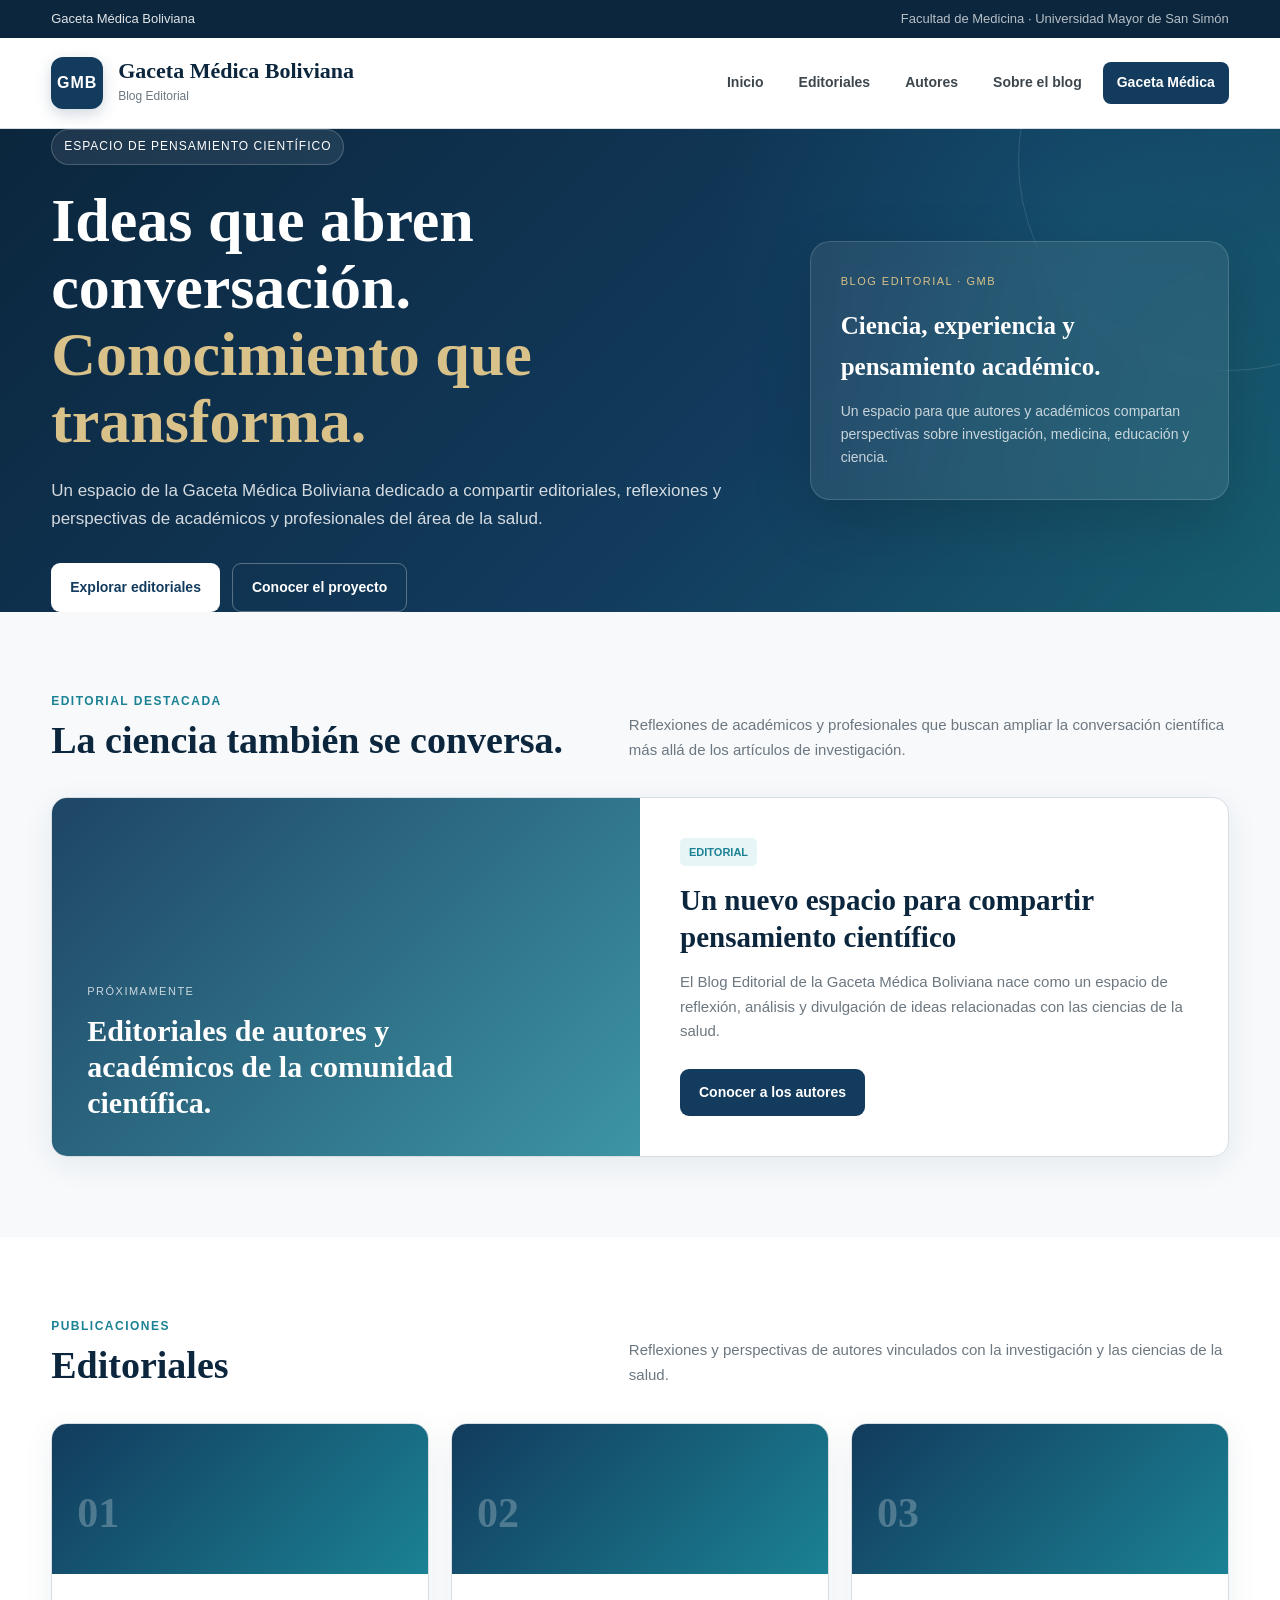
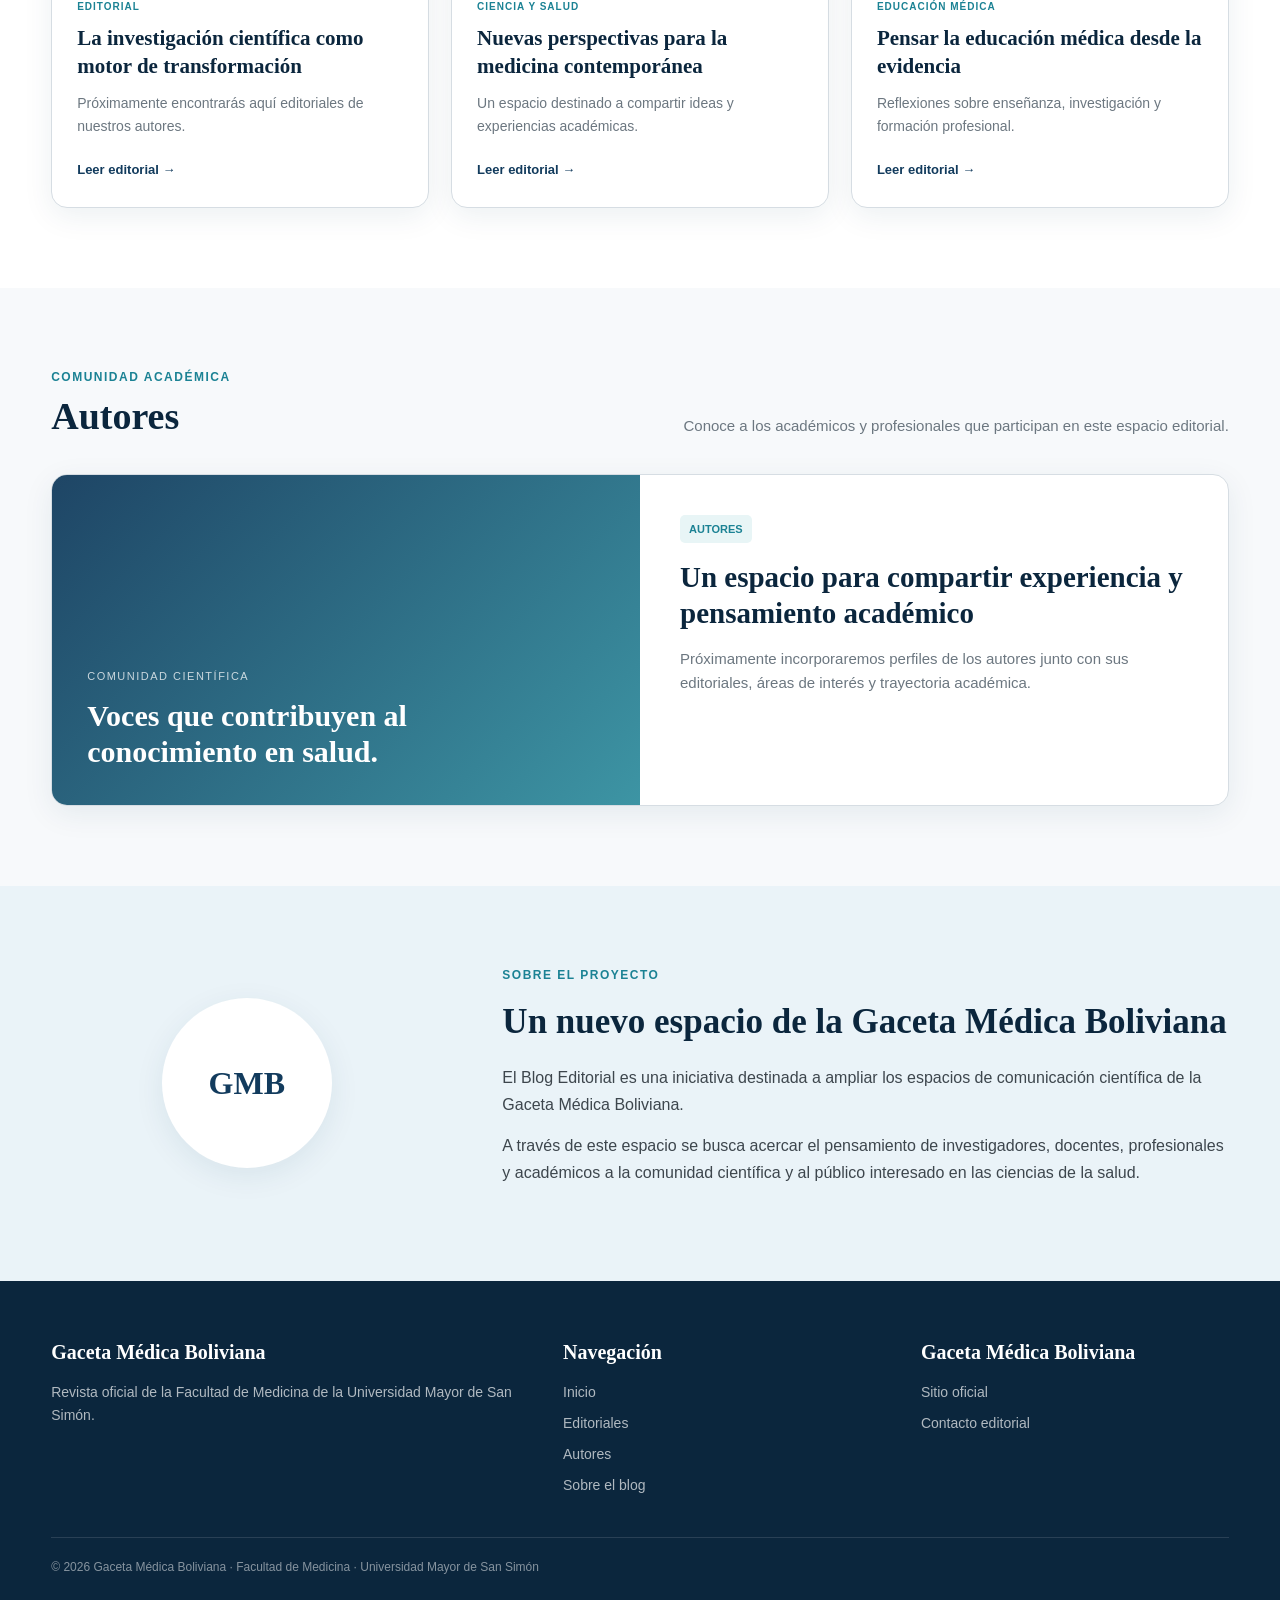
==== index.html @ 0ff5a6b0 "Conexión de Cambio de página" ====
<!DOCTYPE html>
<html lang="es">

<head>

    <meta charset="UTF-8">

    <meta name="viewport"
          content="width=device-width, initial-scale=1.0">

    <meta name="description"
          content="Blog Editorial de la Gaceta Médica Boliviana. Espacio de pensamiento científico, reflexión y divulgación académica.">

    <title>Blog Editorial | Gaceta Médica Boliviana</title>

    <!-- IMPORTANTE: conexión con la hoja de estilos -->
    <link rel="stylesheet" href="css/style.css">

</head>

<body>

    <!-- =====================================================
         BARRA SUPERIOR
         ===================================================== -->

    <div class="topbar">

        <div class="container topbar-inner">

            <span>
                Gaceta Médica Boliviana
            </span>

            <span>
                Facultad de Medicina · Universidad Mayor de San Simón
            </span>

        </div>

    </div>


    <!-- =====================================================
         ENCABEZADO
         ===================================================== -->

    <header class="site-header">

        <div class="container header-inner">

            <a href="#" class="brand">

                <div class="brand-mark">
                    GMB
                </div>

                <div class="brand-text">

                    <h1>
                        Gaceta Médica Boliviana
                    </h1>

                    <p>
                        Blog Editorial
                    </p>

                </div>

            </a>


            <nav class="nav">

                <a href="#inicio">
                    Inicio
                </a>

                <a href="#editoriales">
                    Editoriales
                </a>

                <a href="#autores">
                    Autores
                </a>

                <a href="#sobre">
                    Sobre el blog
                </a>

                <a href="https://www.gacetamedicaboliviana.com/"
                   target="_blank"
                   class="nav-button">

                    Gaceta Médica

                </a>

            </nav>

        </div>

    </header>


    <!-- =====================================================
         HERO
         ===================================================== -->

    <main id="inicio">

        <section class="hero">

            <div class="container hero-inner">

                <div>

                    <div class="hero-eyebrow">
                        Espacio de pensamiento científico
                    </div>

                    <h2>
                        Ideas que abren conversación.
                        <span>Conocimiento que transforma.</span>
                    </h2>

                    <p class="hero-description">

                        Un espacio de la Gaceta Médica Boliviana
                        dedicado a compartir editoriales, reflexiones
                        y perspectivas de académicos y profesionales
                        del área de la salud.

                    </p>


                    <div class="hero-actions">

                        <a href="#editoriales"
                           class="button button-primary">

                            Explorar editoriales

                        </a>

                        <a href="#sobre"
                           class="button button-outline">

                            Conocer el proyecto

                        </a>

                    </div>

                </div>


                <div class="hero-card">

                    <div class="hero-card-label">
                        Blog Editorial · GMB
                    </div>

                    <h3>
                        Ciencia, experiencia y pensamiento académico.
                    </h3>

                    <p>

                        Un espacio para que autores y académicos
                        compartan perspectivas sobre investigación,
                        medicina, educación y ciencia.

                    </p>

                </div>

            </div>

        </section>


        <!-- =================================================
             EDITORIAL DESTACADA
             ================================================= -->

        <section class="section">

            <div class="container">

                <div class="section-header">

                    <div>

                        <div class="section-kicker">
                            Editorial destacada
                        </div>

                        <h2 class="section-title">
                            La ciencia también se conversa.
                        </h2>

                    </div>

                    <p class="section-description">

                        Reflexiones de académicos y profesionales
                        que buscan ampliar la conversación científica
                        más allá de los artículos de investigación.

                    </p>

                </div>


                <article class="featured">

                    <div class="featured-visual">

                        <div class="featured-visual-content">

                            <small>
                                Próximamente
                            </small>

                            <h3>
                                Editoriales de autores y académicos
                                de la comunidad científica.
                            </h3>

                        </div>

                    </div>


                    <div class="featured-content">

                        <span class="category">
                            Editorial
                        </span>

                        <h3>
                            Un nuevo espacio para compartir
                            pensamiento científico
                        </h3>

                        <p>

                            El Blog Editorial de la Gaceta Médica
                            Boliviana nace como un espacio de reflexión,
                            análisis y divulgación de ideas relacionadas
                            con las ciencias de la salud.

                        </p>

                        <a href="#autores"
                           class="button button-primary"
                           style="background: var(--azul); color: white;">

                            Conocer a los autores

                        </a>

                    </div>

                </article>

            </div>

        </section>


        <!-- =================================================
             EDITORIALES
             ================================================= -->

        <section class="section"
                 id="editoriales"
                 style="background: white;">

            <div class="container">

                <div class="section-header">

                    <div>

                        <div class="section-kicker">
                            Publicaciones
                        </div>

                        <h2 class="section-title">
                            Editoriales
                        </h2>

                    </div>

                    <p class="section-description">

                        Reflexiones y perspectivas de autores vinculados
                        con la investigación y las ciencias de la salud.

                    </p>

                </div>


                <div class="editorial-grid">


                    <!-- EDITORIAL 1 -->

                    <article class="editorial-card">

                        <div class="card-top">

                            <div class="card-number">
                                01
                            </div>

                        </div>

                        <div class="card-content">

                            <div class="card-category">
                                Editorial
                            </div>

                            <h3>
                                La investigación científica
                                como motor de transformación
                            </h3>

                            <p>
                                Próximamente encontrarás aquí
                                editoriales de nuestros autores.
                            </p>

                            <a href="editoriales/editorial-ciencia.html"
                               class="read-more">
                                Leer editorial →
                            </a>

                        </div>

                    </article>


                    <!-- EDITORIAL 2 -->

                    <article class="editorial-card">

                        <div class="card-top">

                            <div class="card-number">
                                02
                            </div>

                        </div>

                        <div class="card-content">

                            <div class="card-category">
                                Ciencia y salud
                            </div>

                            <h3>
                                Nuevas perspectivas para
                                la medicina contemporánea
                            </h3>

                            <p>
                                Un espacio destinado a compartir
                                ideas y experiencias académicas.
                            </p>

                            <a href="#"
                               class="read-more">
                                Leer editorial →
                            </a>

                        </div>

                    </article>


                    <!-- EDITORIAL 3 -->

                    <article class="editorial-card">

                        <div class="card-top">

                            <div class="card-number">
                                03
                            </div>

                        </div>

                        <div class="card-content">

                            <div class="card-category">
                                Educación médica
                            </div>

                            <h3>
                                Pensar la educación médica
                                desde la evidencia
                            </h3>

                            <p>
                                Reflexiones sobre enseñanza,
                                investigación y formación profesional.
                            </p>

                            <a href="#"
                               class="read-more">
                                Leer editorial →
                            </a>

                        </div>

                    </article>

                </div>

            </div>

        </section>


        <!-- =================================================
             AUTORES
             ================================================= -->

        <section class="section"
                 id="autores">

            <div class="container">

                <div class="section-header">

                    <div>

                        <div class="section-kicker">
                            Comunidad académica
                        </div>

                        <h2 class="section-title">
                            Autores
                        </h2>

                    </div>

                    <p class="section-description">

                        Conoce a los académicos y profesionales
                        que participan en este espacio editorial.

                    </p>

                </div>


                <div class="featured">

                    <div class="featured-visual">

                        <div class="featured-visual-content">

                            <small>
                                Comunidad científica
                            </small>

                            <h3>
                                Voces que contribuyen
                                al conocimiento en salud.
                            </h3>

                        </div>

                    </div>


                    <div class="featured-content">

                        <span class="category">
                            Autores
                        </span>

                        <h3>
                            Un espacio para compartir experiencia
                            y pensamiento académico
                        </h3>

                        <p>

                            Próximamente incorporaremos perfiles
                            de los autores junto con sus editoriales,
                            áreas de interés y trayectoria académica.

                        </p>

                    </div>

                </div>

            </div>

        </section>


        <!-- =================================================
             SOBRE EL BLOG
             ================================================= -->

        <section class="section about"
                 id="sobre">

            <div class="container about-box">

                <div>

                    <div class="about-mark">
                        GMB
                    </div>

                </div>


                <div>

                    <div class="section-kicker">
                        Sobre el proyecto
                    </div>

                    <h2>
                        Un nuevo espacio de la
                        Gaceta Médica Boliviana
                    </h2>

                    <p>

                        El Blog Editorial es una iniciativa destinada
                        a ampliar los espacios de comunicación científica
                        de la Gaceta Médica Boliviana.

                    </p>

                    <p>

                        A través de este espacio se busca acercar
                        el pensamiento de investigadores, docentes,
                        profesionales y académicos a la comunidad
                        científica y al público interesado en las
                        ciencias de la salud.

                    </p>

                </div>

            </div>

        </section>

    </main>


    <!-- =====================================================
         FOOTER
         ===================================================== -->

    <footer class="footer">

        <div class="container">

            <div class="footer-grid">

                <div>

                    <h3>
                        Gaceta Médica Boliviana
                    </h3>

                    <p>

                        Revista oficial de la Facultad de Medicina
                        de la Universidad Mayor de San Simón.

                    </p>

                </div>


                <div>

                    <h3>
                        Navegación
                    </h3>

                    <div class="footer-links">

                        <a href="#inicio">
                            Inicio
                        </a>

                        <a href="#editoriales">
                            Editoriales
                        </a>

                        <a href="#autores">
                            Autores
                        </a>

                        <a href="#sobre">
                            Sobre el blog
                        </a>

                    </div>

                </div>


                <div>

                    <h3>
                        Gaceta Médica Boliviana
                    </h3>

                    <div class="footer-links">

                        <a href="https://www.gacetamedicaboliviana.com/"
                           target="_blank">

                            Sitio oficial

                        </a>

                        <a href="mailto:gacetamedicaboliviana@umss.edu">

                            Contacto editorial

                        </a>

                    </div>

                </div>

            </div>


            <div class="footer-bottom">

                © 2026 Gaceta Médica Boliviana ·
                Facultad de Medicina · Universidad Mayor de San Simón

            </div>

        </div>

    </footer>


    <script src="js/main.js"></script>

</body>

</html>
---- css/style.css ----
:root {
    --azul: #123b5d;
    --azul-oscuro: #0b263d;
    --azul-claro: #eaf3f8;
    --turquesa: #1b8294;
    --turquesa-claro: #e8f5f6;
    --dorado: #b9964f;
    --blanco: #ffffff;
    --gris-50: #f7f9fb;
    --gris-100: #eef2f5;
    --gris-300: #d6dde3;
    --gris-500: #6c7780;
    --gris-700: #3d464d;
    --negro: #182027;

    --sombra-suave: 0 8px 30px rgba(18, 59, 93, 0.08);
    --sombra-media: 0 15px 40px rgba(18, 59, 93, 0.13);

    --radio: 16px;
    --transicion: all 0.25s ease;
}

/* =========================================================
   RESET
   ========================================================= */

* {
    margin: 0;
    padding: 0;
    box-sizing: border-box;
}

html {
    scroll-behavior: smooth;
}

body {
    font-family: "Segoe UI", Arial, Helvetica, sans-serif;
    background: var(--gris-50);
    color: var(--negro);
    line-height: 1.65;
}

a {
    color: inherit;
    text-decoration: none;
}

img {
    max-width: 100%;
    display: block;
}

/* =========================================================
   CONTENEDOR
   ========================================================= */

.container {
    width: min(1180px, 92%);
    margin: 0 auto;
}

/* =========================================================
   BARRA SUPERIOR
   ========================================================= */

.topbar {
    background: var(--azul-oscuro);
    color: rgba(255,255,255,0.88);
    font-size: 13px;
}

.topbar-inner {
    min-height: 38px;
    display: flex;
    align-items: center;
    justify-content: space-between;
    gap: 20px;
}

.topbar span:last-child {
    opacity: 0.8;
}

/* =========================================================
   HEADER PRINCIPAL
   ========================================================= */

.site-header {
    background: var(--blanco);
    border-bottom: 1px solid var(--gris-300);
    position: sticky;
    top: 0;
    z-index: 100;
}

.header-inner {
    min-height: 90px;
    display: flex;
    align-items: center;
    justify-content: space-between;
    gap: 30px;
}

.brand {
    display: flex;
    align-items: center;
    gap: 15px;
}

.brand-mark {
    width: 52px;
    height: 52px;
    border-radius: 12px;
    background: var(--azul);
    color: white;
    display: flex;
    align-items: center;
    justify-content: center;
    font-weight: 800;
    letter-spacing: 1px;
    box-shadow: 0 5px 15px rgba(18, 59, 93, 0.2);
}

.brand-text h1 {
    font-family: Georgia, "Times New Roman", serif;
    font-size: 22px;
    color: var(--azul-oscuro);
    line-height: 1.1;
}

.brand-text p {
    color: var(--gris-500);
    font-size: 12px;
    margin-top: 4px;
}

/* =========================================================
   NAVEGACIÓN
   ========================================================= */

.nav {
    display: flex;
    align-items: center;
    gap: 7px;
}

.nav a {
    padding: 9px 14px;
    border-radius: 8px;
    font-size: 14px;
    font-weight: 600;
    color: var(--gris-700);
    transition: var(--transicion);
}

.nav a:hover {
    background: var(--azul-claro);
    color: var(--azul);
}

.nav .nav-button {
    background: var(--azul);
    color: white;
}

.nav .nav-button:hover {
    background: var(--azul-oscuro);
    color: white;
}

/* =========================================================
   HERO
   ========================================================= */

.hero {
    position: relative;
    overflow: hidden;
    background:
        radial-gradient(circle at 85% 20%, rgba(27,130,148,0.22), transparent 32%),
        linear-gradient(135deg, #0b263d 0%, #123b5d 60%, #175e70 100%);
    color: white;
}

.hero::after {
    content: "";
    position: absolute;
    width: 420px;
    height: 420px;
    border: 1px solid rgba(255,255,255,0.12);
    border-radius: 50%;
    right: -160px;
    top: -180px;
}

.hero-inner {
    min-height: 480px;
    display: grid;
    grid-template-columns: 1.25fr 0.75fr;
    align-items: center;
    gap: 60px;
    position: relative;
    z-index: 2;
}

.hero-eyebrow {
    display: inline-flex;
    align-items: center;
    gap: 8px;
    padding: 7px 12px;
    border: 1px solid rgba(255,255,255,0.2);
    border-radius: 50px;
    background: rgba(255,255,255,0.08);
    font-size: 12px;
    letter-spacing: 1px;
    text-transform: uppercase;
    margin-bottom: 22px;
}

.hero h2 {
    font-family: Georgia, "Times New Roman", serif;
    font-size: clamp(38px, 5vw, 62px);
    line-height: 1.08;
    max-width: 760px;
    margin-bottom: 22px;
}

.hero h2 span {
    color: #d9c18a;
}

.hero-description {
    max-width: 680px;
    color: rgba(255,255,255,0.82);
    font-size: 17px;
    margin-bottom: 30px;
}

.hero-actions {
    display: flex;
    gap: 12px;
    flex-wrap: wrap;
}

.button {
    display: inline-flex;
    align-items: center;
    justify-content: center;
    padding: 12px 19px;
    border-radius: 9px;
    font-size: 14px;
    font-weight: 700;
    transition: var(--transicion);
}

.button-primary {
    background: white;
    color: var(--azul);
}

.button-primary:hover {
    transform: translateY(-2px);
    box-shadow: 0 10px 25px rgba(0,0,0,0.15);
}

.button-outline {
    border: 1px solid rgba(255,255,255,0.3);
    color: white;
}

.button-outline:hover {
    background: rgba(255,255,255,0.1);
}

/* =========================================================
   ELEMENTO VISUAL DEL HERO
   ========================================================= */

.hero-card {
    background: rgba(255,255,255,0.08);
    border: 1px solid rgba(255,255,255,0.15);
    backdrop-filter: blur(10px);
    border-radius: 20px;
    padding: 30px;
    box-shadow: 0 20px 60px rgba(0,0,0,0.15);
}

.hero-card-label {
    font-size: 11px;
    letter-spacing: 1.5px;
    text-transform: uppercase;
    color: #d9c18a;
    margin-bottom: 15px;
}

.hero-card h3 {
    font-family: Georgia, "Times New Roman", serif;
    font-size: 25px;
    margin-bottom: 12px;
}

.hero-card p {
    font-size: 14px;
    color: rgba(255,255,255,0.75);
}

/* =========================================================
   SECCIONES
   ========================================================= */

.section {
    padding: 80px 0;
}

.section-header {
    display: flex;
    align-items: end;
    justify-content: space-between;
    gap: 30px;
    margin-bottom: 35px;
}

.section-kicker {
    color: var(--turquesa);
    font-size: 12px;
    font-weight: 800;
    text-transform: uppercase;
    letter-spacing: 1.5px;
    margin-bottom: 7px;
}

.section-title {
    font-family: Georgia, "Times New Roman", serif;
    color: var(--azul-oscuro);
    font-size: 38px;
    line-height: 1.15;
}

.section-description {
    max-width: 600px;
    color: var(--gris-500);
    font-size: 15px;
}

/* =========================================================
   EDITORIAL DESTACADA
   ========================================================= */

.featured {
    background: white;
    border: 1px solid var(--gris-300);
    border-radius: var(--radio);
    overflow: hidden;
    box-shadow: var(--sombra-suave);
    display: grid;
    grid-template-columns: 1fr 1fr;
}

.featured-visual {
    min-height: 330px;
    background:
        linear-gradient(135deg, rgba(18,59,93,0.95), rgba(27,130,148,0.85)),
        radial-gradient(circle at 30% 30%, rgba(255,255,255,0.2), transparent 30%);
    display: flex;
    align-items: flex-end;
    padding: 35px;
    color: white;
}

.featured-visual-content {
    max-width: 450px;
}

.featured-visual small {
    text-transform: uppercase;
    letter-spacing: 1.5px;
    font-size: 11px;
    opacity: 0.75;
}

.featured-visual h3 {
    font-family: Georgia, "Times New Roman", serif;
    font-size: 30px;
    line-height: 1.2;
    margin-top: 10px;
}

.featured-content {
    padding: 40px;
}

.featured-content .category {
    display: inline-block;
    padding: 5px 9px;
    background: var(--turquesa-claro);
    color: var(--turquesa);
    font-size: 11px;
    font-weight: 800;
    text-transform: uppercase;
    border-radius: 5px;
    margin-bottom: 16px;
}

.featured-content h3 {
    font-family: Georgia, "Times New Roman", serif;
    font-size: 29px;
    line-height: 1.25;
    color: var(--azul-oscuro);
    margin-bottom: 15px;
}

.featured-content p {
    color: var(--gris-500);
    font-size: 15px;
    margin-bottom: 25px;
}

/* =========================================================
   TARJETAS DE EDITORIALES
   ========================================================= */

.editorial-grid {
    display: grid;
    grid-template-columns: repeat(3, 1fr);
    gap: 22px;
}

.editorial-card {
    background: white;
    border: 1px solid var(--gris-300);
    border-radius: var(--radio);
    overflow: hidden;
    box-shadow: var(--sombra-suave);
    transition: var(--transicion);
}

.editorial-card:hover {
    transform: translateY(-5px);
    box-shadow: var(--sombra-media);
}

.card-top {
    height: 150px;
    background: linear-gradient(135deg, var(--azul), var(--turquesa));
    padding: 25px;
    color: white;
    display: flex;
    align-items: flex-end;
}

.card-number {
    font-family: Georgia, serif;
    font-size: 42px;
    opacity: 0.25;
    font-weight: bold;
}

.card-content {
    padding: 25px;
}

.card-category {
    color: var(--turquesa);
    text-transform: uppercase;
    letter-spacing: 1px;
    font-size: 10px;
    font-weight: 800;
    margin-bottom: 10px;
}

.card-content h3 {
    font-family: Georgia, "Times New Roman", serif;
    color: var(--azul-oscuro);
    font-size: 21px;
    line-height: 1.3;
    margin-bottom: 12px;
}

.card-content p {
    color: var(--gris-500);
    font-size: 14px;
    margin-bottom: 18px;
}

.read-more {
    color: var(--azul);
    font-size: 13px;
    font-weight: 800;
}

.read-more:hover {
    color: var(--turquesa);
}

/* =========================================================
   BLOQUE INSTITUCIONAL
   ========================================================= */

.about {
    background: var(--azul-claro);
}

.about-box {
    display: grid;
    grid-template-columns: 0.7fr 1.3fr;
    gap: 60px;
    align-items: center;
}

.about-mark {
    width: 170px;
    height: 170px;
    border-radius: 50%;
    background: white;
    display: flex;
    align-items: center;
    justify-content: center;
    color: var(--azul);
    font-family: Georgia, serif;
    font-weight: bold;
    font-size: 32px;
    box-shadow: var(--sombra-suave);
    margin: auto;
}

.about h2 {
    font-family: Georgia, "Times New Roman", serif;
    color: var(--azul-oscuro);
    font-size: 35px;
    margin-bottom: 15px;
}

.about p {
    color: var(--gris-700);
    margin-bottom: 15px;
}

/* =========================================================
   FOOTER
   ========================================================= */

.footer {
    background: var(--azul-oscuro);
    color: white;
    padding: 55px 0 25px;
}

.footer-grid {
    display: grid;
    grid-template-columns: 1.5fr 1fr 1fr;
    gap: 50px;
    padding-bottom: 40px;
}

.footer h3 {
    font-family: Georgia, serif;
    font-size: 20px;
    margin-bottom: 12px;
}

.footer p,
.footer a {
    color: rgba(255,255,255,0.68);
    font-size: 14px;
}

.footer a:hover {
    color: white;
}

.footer-links {
    display: flex;
    flex-direction: column;
    gap: 8px;
}

.footer-bottom {
    border-top: 1px solid rgba(255,255,255,0.12);
    padding-top: 20px;
    font-size: 12px;
    color: rgba(255,255,255,0.5);
}

/* =========================================================
   RESPONSIVE
   ========================================================= */

@media (max-width: 900px) {

    .hero-inner {
        grid-template-columns: 1fr;
        padding: 70px 0;
    }

    .hero-card {
        max-width: 600px;
    }

    .featured {
        grid-template-columns: 1fr;
    }

    .editorial-grid {
        grid-template-columns: repeat(2, 1fr);
    }

    .about-box {
        grid-template-columns: 1fr;
        gap: 30px;
    }

    .footer-grid {
        grid-template-columns: 1fr 1fr;
    }

    .nav {
        display: none;
    }
}

@media (max-width: 600px) {

    .topbar-inner {
        justify-content: center;
        text-align: center;
    }

    .topbar span:last-child {
        display: none;
    }

    .header-inner {
        min-height: 75px;
    }

    .brand-mark {
        width: 43px;
        height: 43px;
        font-size: 13px;
    }

    .brand-text h1 {
        font-size: 18px;
    }

    .hero h2 {
        font-size: 39px;
    }

    .hero-description {
        font-size: 15px;
    }

    .section {
        padding: 55px 0;
    }

    .section-header {
        display: block;
    }

    .section-title {
        font-size: 31px;
    }

    .editorial-grid {
        grid-template-columns: 1fr;
    }

    .featured-content {
        padding: 28px;
    }

    .footer-grid {
        grid-template-columns: 1fr;
        gap: 30px;
    }
}

/* =========================================================
   PÁGINA INDIVIDUAL DE EDITORIAL
   ========================================================= */

.editorial-layout {
    display: grid;
    grid-template-columns: minmax(0, 1fr) 300px;
    gap: 55px;
    align-items: start;
}

.editorial-article {
    background: white;
    border: 1px solid var(--gris-300);
    border-radius: var(--radio);
    padding: 55px;
    box-shadow: var(--sombra-suave);
}

.editorial-article p {
    color: var(--gris-700);
    font-size: 17px;
    line-height: 1.9;
    margin-bottom: 25px;
}

.editorial-article .lead {
    font-size: 20px;
    line-height: 1.8;
    color: var(--azul-oscuro);
}

.editorial-article h3 {
    font-family: Georgia, "Times New Roman", serif;
    color: var(--azul-oscuro);
    font-size: 30px;
    line-height: 1.25;
    margin: 45px 0 18px;
}

.author-box {
    background: white;
    border: 1px solid var(--gris-300);
    border-radius: var(--radio);
    padding: 30px;
    box-shadow: var(--sombra-suave);
    position: sticky;
    top: 120px;
}

.author-box h3 {
    font-family: Georgia, "Times New Roman", serif;
    color: var(--azul-oscuro);
    font-size: 24px;
    margin: 12px 0;
}

.author-box p {
    color: var(--gris-500);
    font-size: 14px;
    margin-bottom: 10px;
}

.author-box hr {
    border: none;
    border-top: 1px solid var(--gris-300);
    margin: 22px 0;
}

.editorial-closing {
    border-top: 1px solid var(--gris-300);
    margin-top: 45px;
    padding-top: 25px;
    color: var(--gris-500);
}

.editorial-closing p {
    margin-bottom: 5px;
    font-size: 14px;
}


/* =========================================================
   RESPONSIVE — EDITORIAL
   ========================================================= */

@media (max-width: 800px) {

    .editorial-layout {
        grid-template-columns: 1fr;
    }

    .author-box {
        position: static;
    }

    .editorial-article {
        padding: 30px;
    }

}
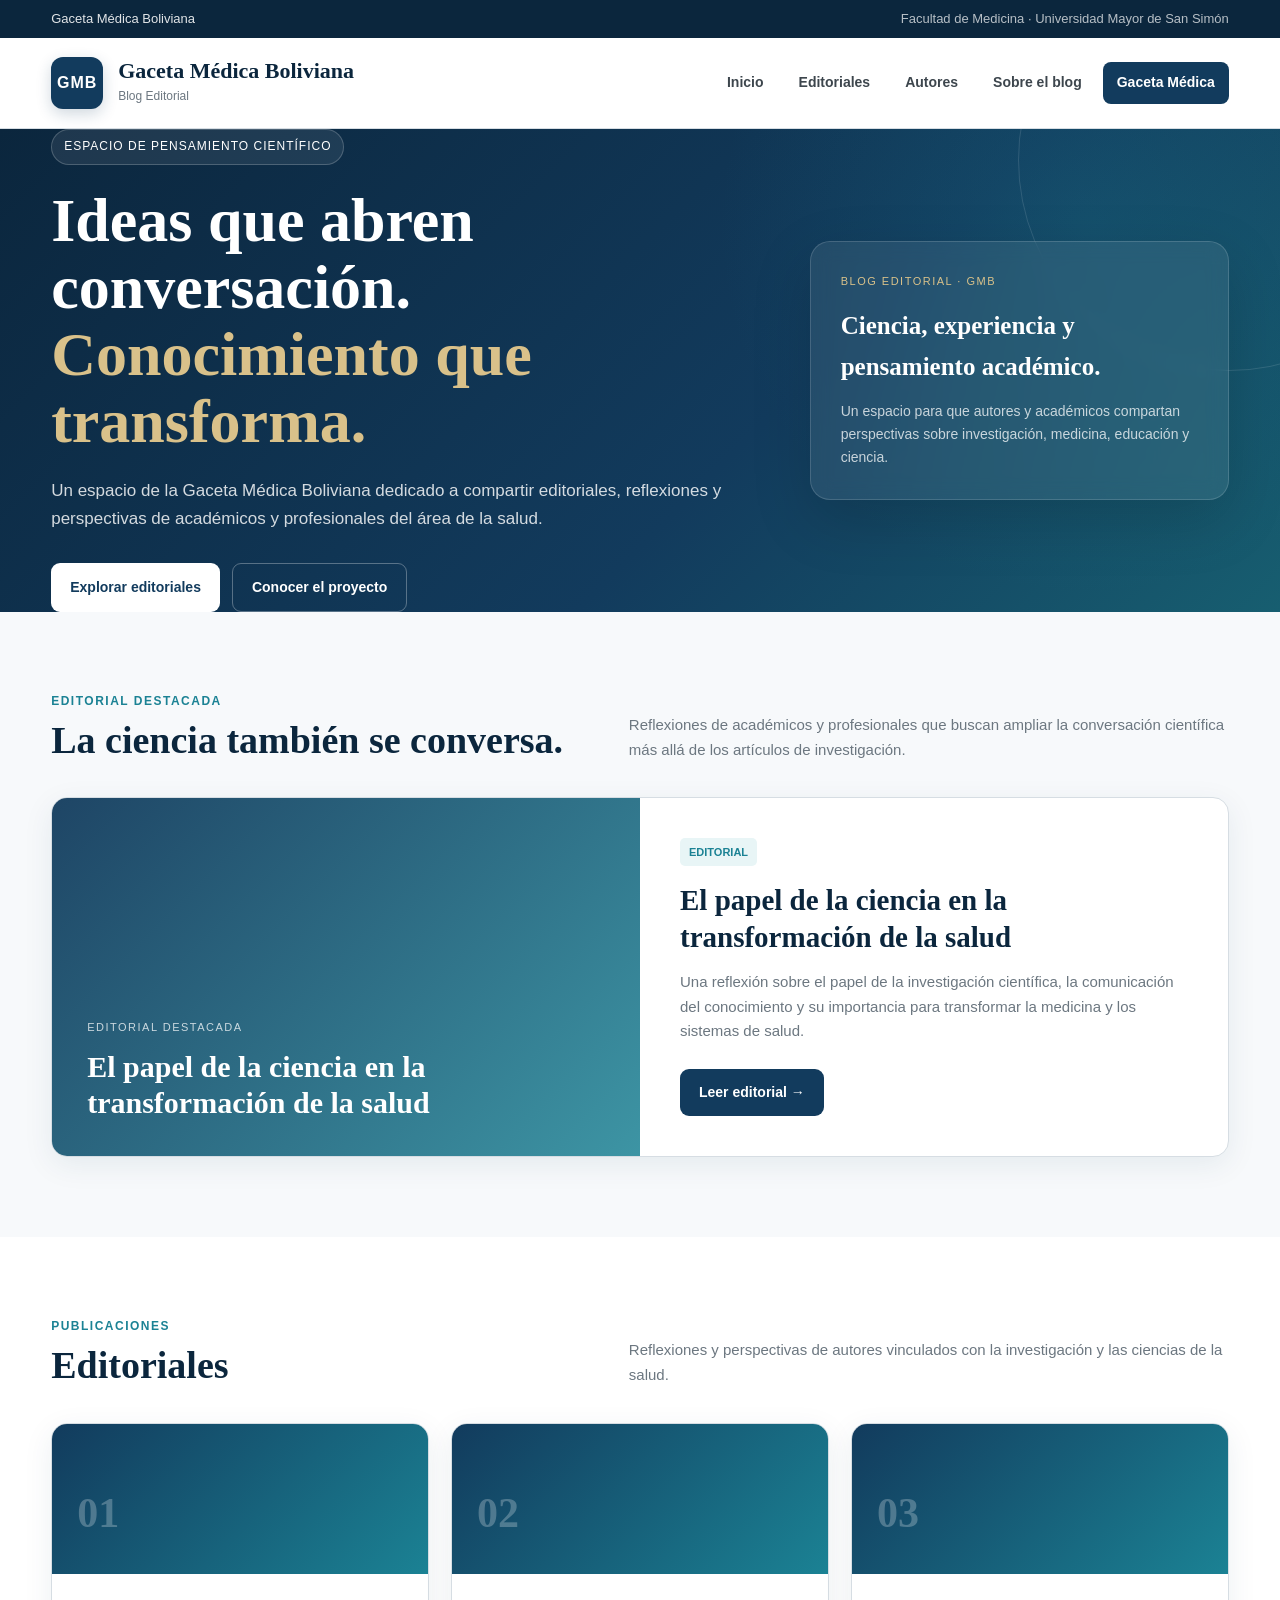
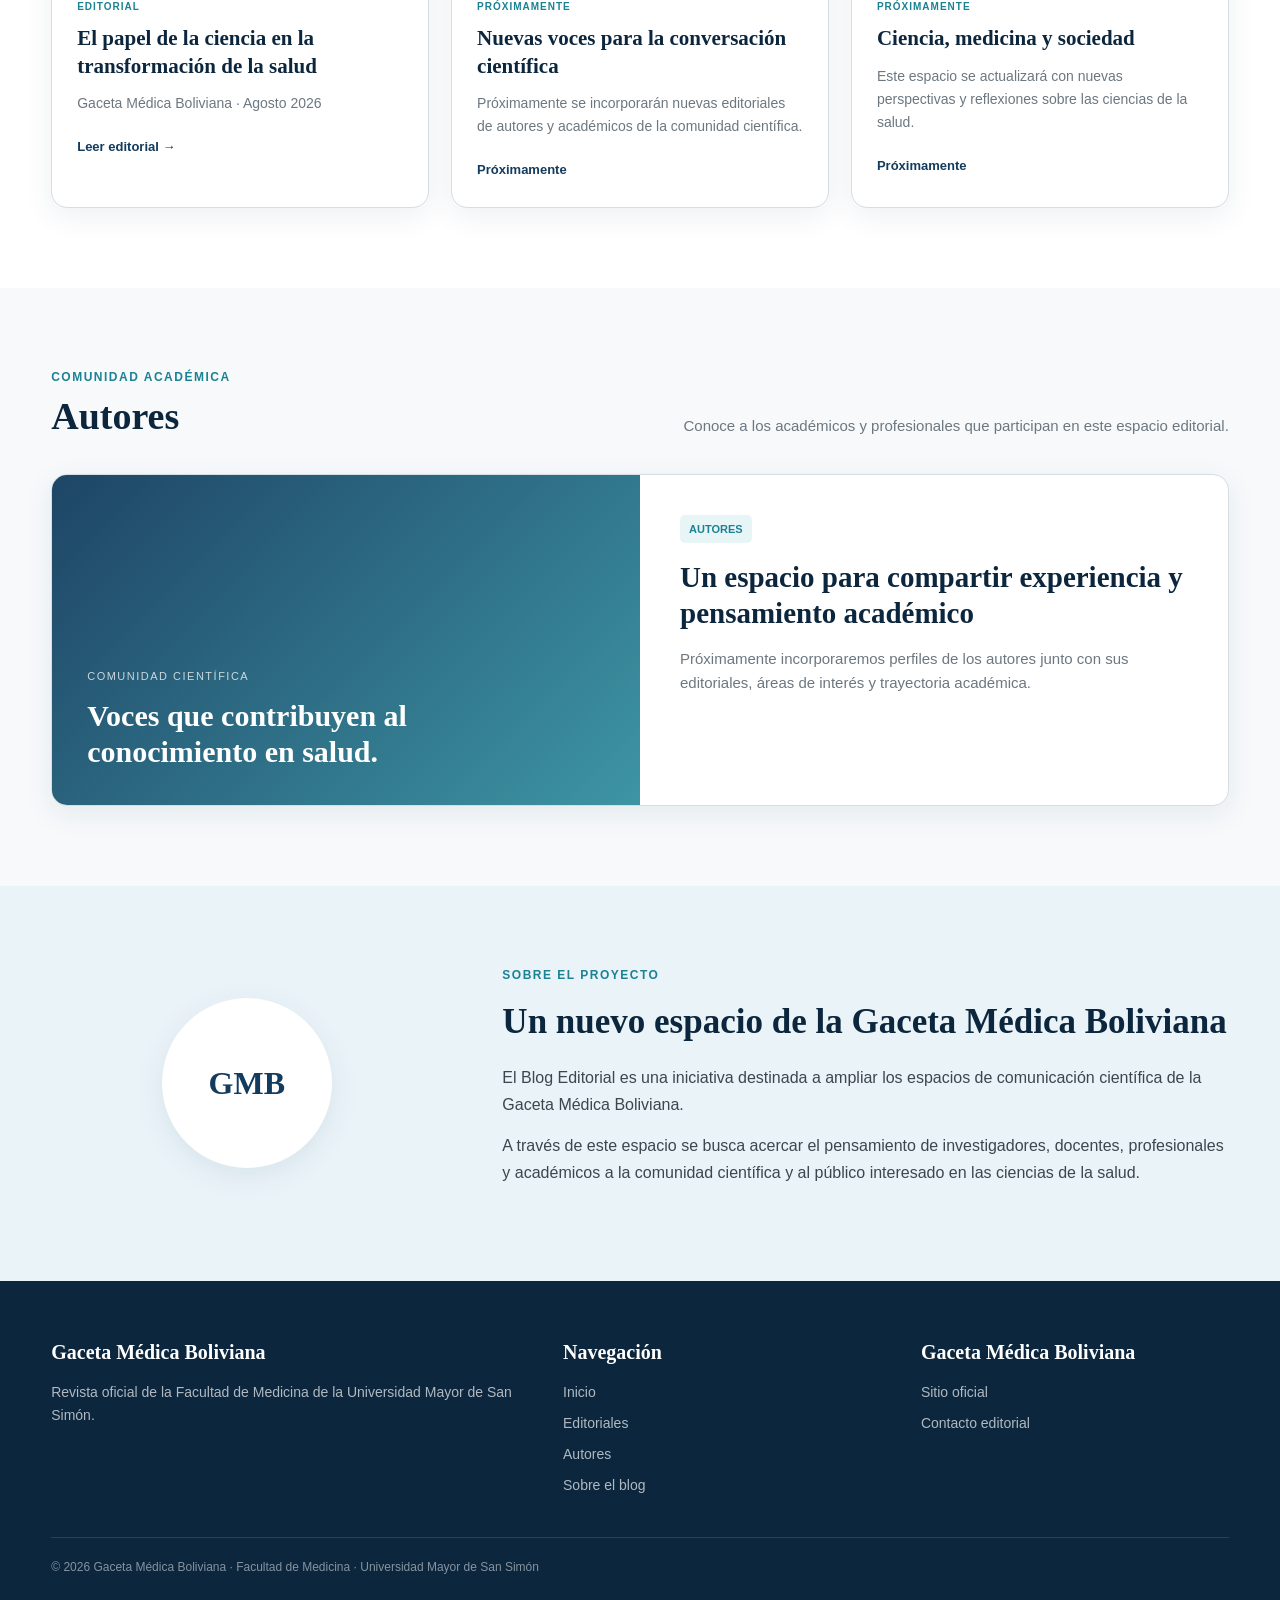
==== commit f033f9c8: "Conecta editorial publicada con página principal" ====
--- a/index.html
+++ b/index.html
@@ -220,12 +220,12 @@
                         <div class="featured-visual-content">
 
                             <small>
-                                Próximamente
+                                Editorial destacada
                             </small>
 
                             <h3>
-                                Editoriales de autores y académicos
-                                de la comunidad científica.
+                                El papel de la ciencia
+                                en la transformación de la salud
                             </h3>
 
                         </div>
@@ -240,24 +240,22 @@
                         </span>
 
                         <h3>
-                            Un nuevo espacio para compartir
-                            pensamiento científico
+                            El papel de la ciencia en la transformación de la salud
                         </h3>
 
                         <p>
 
-                            El Blog Editorial de la Gaceta Médica
-                            Boliviana nace como un espacio de reflexión,
-                            análisis y divulgación de ideas relacionadas
-                            con las ciencias de la salud.
+                            Una reflexión sobre el papel de la investigación científica,
+                            la comunicación del conocimiento y su importancia para
+                            transformar la medicina y los sistemas de salud.
 
                         </p>
 
-                        <a href="#autores"
+                        <a href="editoriales/editorial-ciencia.html"
                            class="button button-primary"
                            style="background: var(--azul); color: white;">
 
-                            Conocer a los autores
+                            Leer editorial →
 
                         </a>
 
@@ -305,121 +303,127 @@
 
 
                 <div class="editorial-grid">
-
-
-                    <!-- EDITORIAL 1 -->
-
+                
+                
+                    <!-- =================================================
+                         EDITORIAL 1 — PUBLICADA
+                         ================================================= -->
+                
                     <article class="editorial-card">
-
+                
                         <div class="card-top">
-
+                
                             <div class="card-number">
                                 01
                             </div>
-
-                        </div>
-
+                
+                        </div>
+                
+                
                         <div class="card-content">
-
+                
                             <div class="card-category">
                                 Editorial
                             </div>
-
+                
                             <h3>
-                                La investigación científica
-                                como motor de transformación
+                                El papel de la ciencia en la transformación de la salud
                             </h3>
-
+                
                             <p>
-                                Próximamente encontrarás aquí
-                                editoriales de nuestros autores.
+                                Gaceta Médica Boliviana · Agosto 2026
                             </p>
-
-                            <a href="editoriales/editorial-ciencia.html"
-                               class="read-more">
+                
+                            <a
+                                href="editoriales/editorial-ciencia.html"
+                                class="read-more"
+                            >
                                 Leer editorial →
                             </a>
-
-                        </div>
-
+                
+                        </div>
+                
                     </article>
-
-
-                    <!-- EDITORIAL 2 -->
-
+                
+                
+                    <!-- =================================================
+                         EDITORIAL 2 — PRÓXIMAMENTE
+                         ================================================= -->
+                
                     <article class="editorial-card">
-
+                
                         <div class="card-top">
-
+                
                             <div class="card-number">
                                 02
                             </div>
-
-                        </div>
-
+                
+                        </div>
+                
+                
                         <div class="card-content">
-
+                
                             <div class="card-category">
-                                Ciencia y salud
+                                Próximamente
                             </div>
-
+                
                             <h3>
-                                Nuevas perspectivas para
-                                la medicina contemporánea
+                                Nuevas voces para la conversación científica
                             </h3>
-
+                
                             <p>
-                                Un espacio destinado a compartir
-                                ideas y experiencias académicas.
+                                Próximamente se incorporarán nuevas editoriales
+                                de autores y académicos de la comunidad científica.
                             </p>
-
-                            <a href="#"
-                               class="read-more">
-                                Leer editorial →
-                            </a>
-
-                        </div>
-
+                
+                            <span class="read-more">
+                                Próximamente
+                            </span>
+                
+                        </div>
+                
                     </article>
-
-
-                    <!-- EDITORIAL 3 -->
-
+                
+                
+                    <!-- =================================================
+                         EDITORIAL 3 — PRÓXIMAMENTE
+                         ================================================= -->
+                
                     <article class="editorial-card">
-
+                
                         <div class="card-top">
-
+                
                             <div class="card-number">
                                 03
                             </div>
-
-                        </div>
-
+                
+                        </div>
+                
+                
                         <div class="card-content">
-
+                
                             <div class="card-category">
-                                Educación médica
+                                Próximamente
                             </div>
-
+                
                             <h3>
-                                Pensar la educación médica
-                                desde la evidencia
+                                Ciencia, medicina y sociedad
                             </h3>
-
+                
                             <p>
-                                Reflexiones sobre enseñanza,
-                                investigación y formación profesional.
+                                Este espacio se actualizará con nuevas
+                                perspectivas y reflexiones sobre las ciencias de la salud.
                             </p>
-
-                            <a href="#"
-                               class="read-more">
-                                Leer editorial →
-                            </a>
-
-                        </div>
-
+                
+                            <span class="read-more">
+                                Próximamente
+                            </span>
+                
+                        </div>
+                
                     </article>
-
+                
+                
                 </div>
 
             </div>
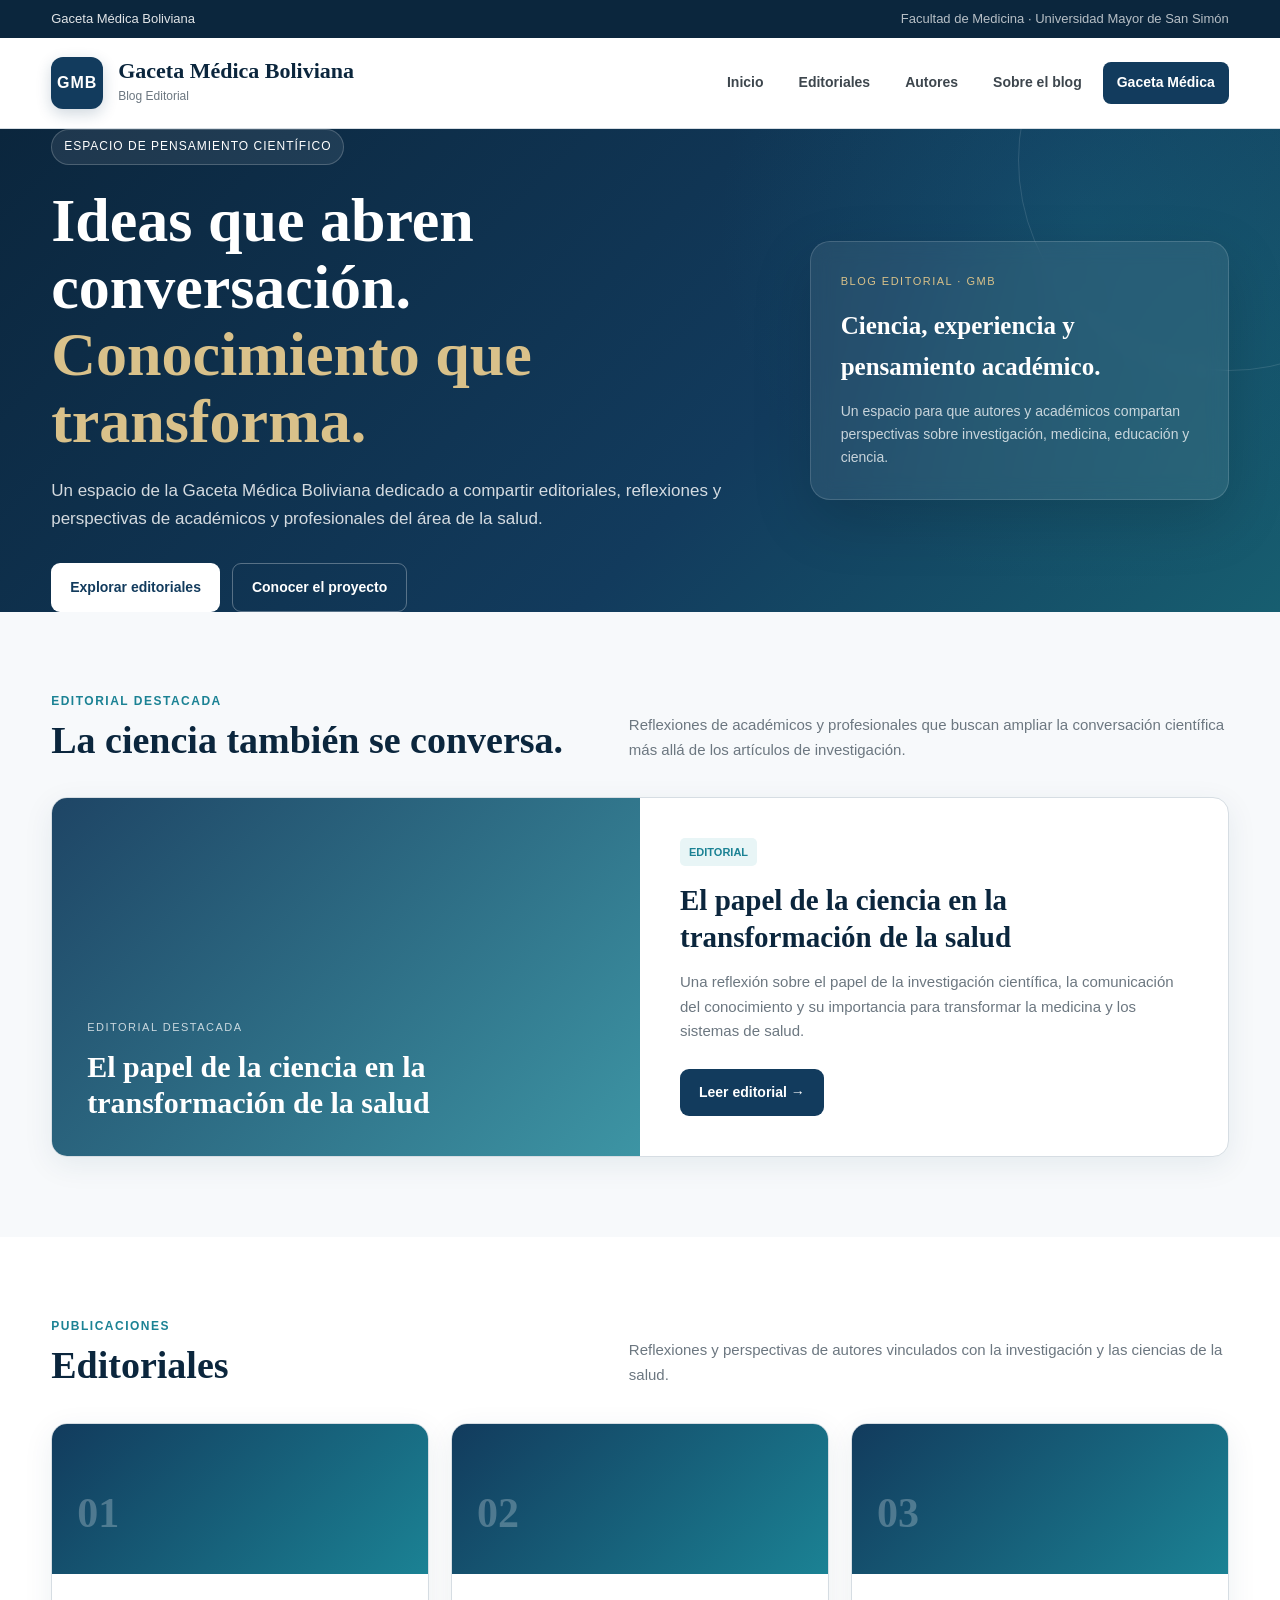
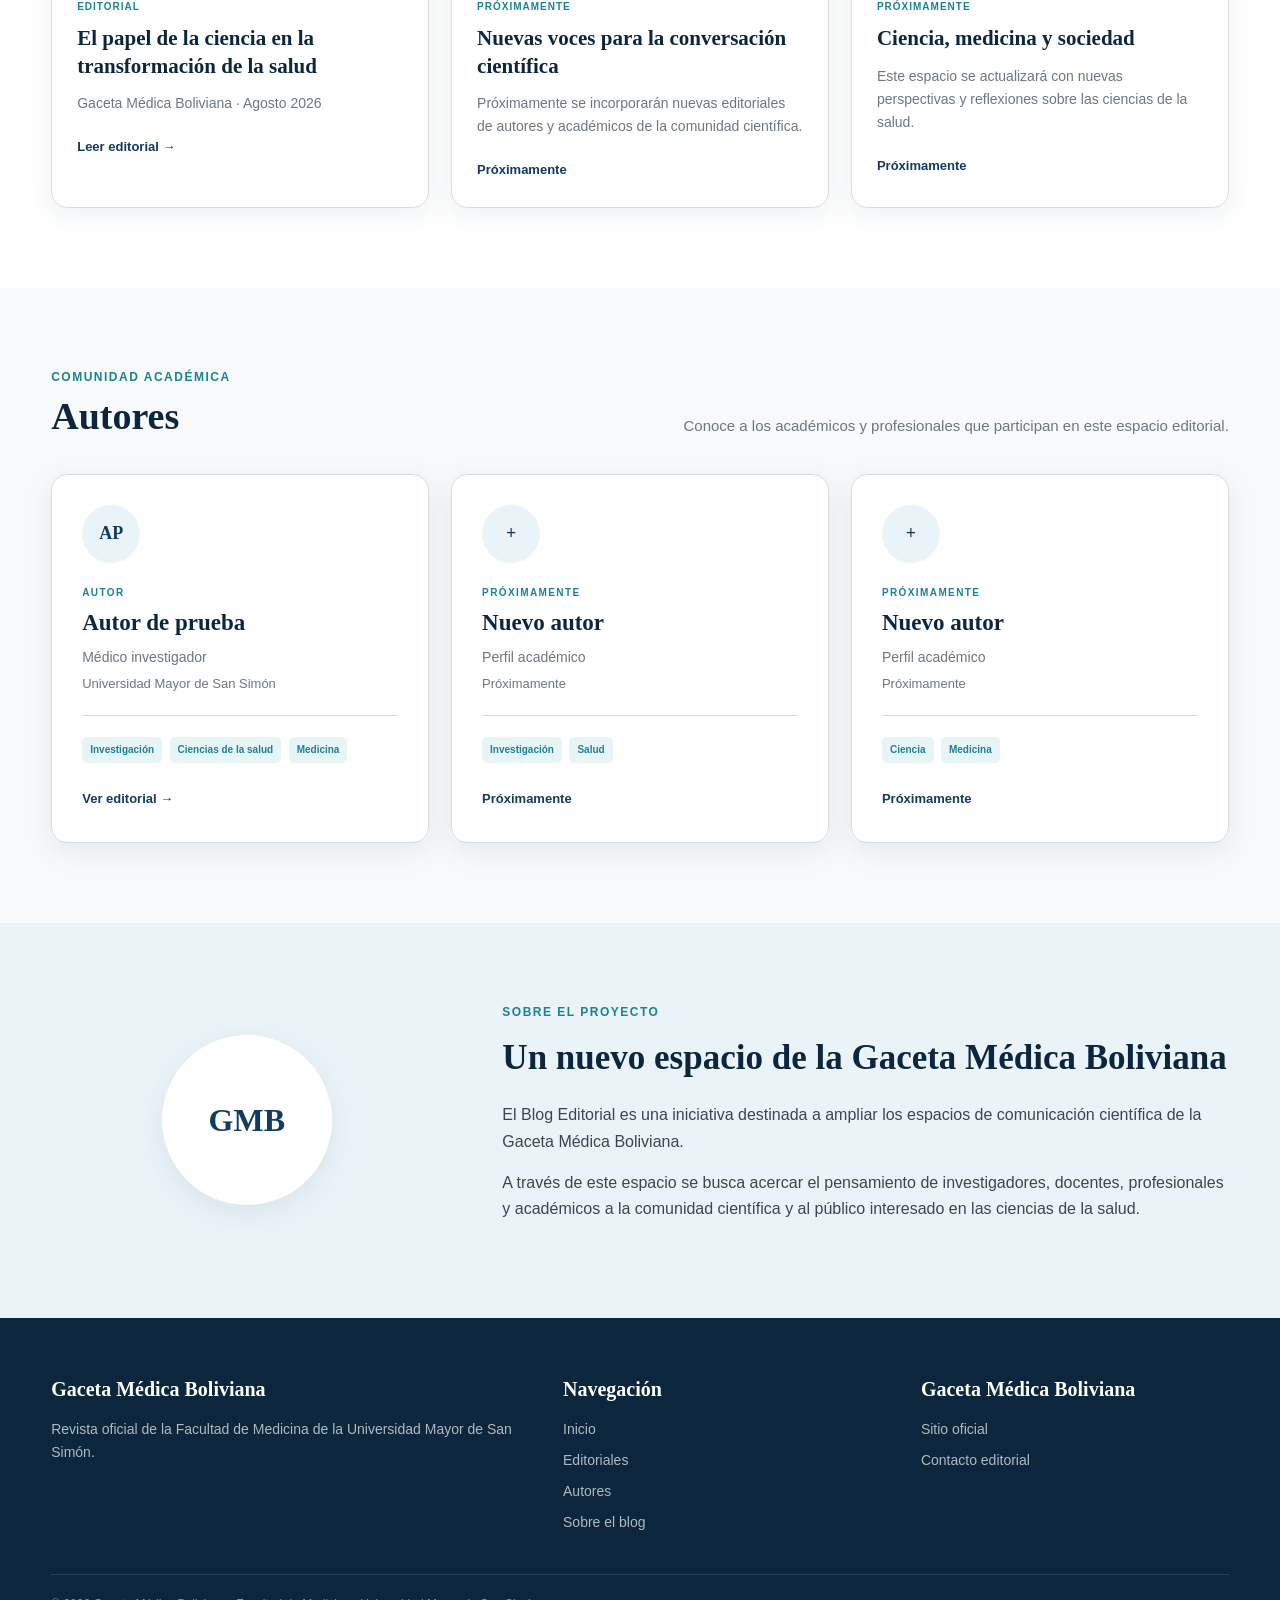
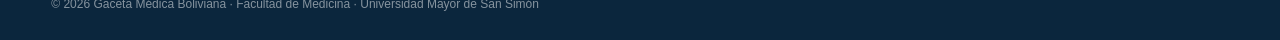
==== commit 959d7244: "Crea sección visual de autores" ====
--- a/index.html
+++ b/index.html
@@ -434,83 +434,212 @@
         <!-- =================================================
              AUTORES
              ================================================= -->
-
+        
         <section class="section"
                  id="autores">
-
+        
             <div class="container">
-
+        
+        
                 <div class="section-header">
-
+        
                     <div>
-
+        
                         <div class="section-kicker">
                             Comunidad académica
                         </div>
-
+        
                         <h2 class="section-title">
                             Autores
                         </h2>
-
-                    </div>
-
+        
+                    </div>
+        
+        
                     <p class="section-description">
-
+        
                         Conoce a los académicos y profesionales
                         que participan en este espacio editorial.
-
-                    </p>
-
-                </div>
-
-
-                <div class="featured">
-
-                    <div class="featured-visual">
-
-                        <div class="featured-visual-content">
-
-                            <small>
-                                Comunidad científica
-                            </small>
-
-                            <h3>
-                                Voces que contribuyen
-                                al conocimiento en salud.
-                            </h3>
-
-                        </div>
-
-                    </div>
-
-
-                    <div class="featured-content">
-
-                        <span class="category">
-                            Autores
+        
+                    </p>
+        
+                </div>
+        
+        
+                <div class="author-grid">
+        
+        
+                    <!-- =================================================
+                         AUTOR DE DEMOSTRACIÓN
+                         ================================================= -->
+        
+                    <article class="author-profile">
+        
+        
+                        <div class="author-profile-mark">
+                            AP
+                        </div>
+        
+        
+                        <div class="author-profile-label">
+                            Autor
+                        </div>
+        
+        
+                        <h3>
+                            Autor de prueba
+                        </h3>
+        
+        
+                        <p class="author-profile-role">
+                            Médico investigador
+                        </p>
+        
+        
+                        <p class="author-profile-institution">
+                            Universidad Mayor de San Simón
+                        </p>
+        
+        
+                        <div class="author-profile-interests">
+        
+                            <span>
+                                Investigación
+                            </span>
+        
+                            <span>
+                                Ciencias de la salud
+                            </span>
+        
+                            <span>
+                                Medicina
+                            </span>
+        
+                        </div>
+        
+        
+                        <a
+                            href="editoriales/editorial-ciencia.html"
+                            class="author-profile-link"
+                        >
+                            Ver editorial →
+                        </a>
+        
+        
+                    </article>
+        
+        
+                    <!-- =================================================
+                         PRÓXIMO AUTOR
+                         ================================================= -->
+        
+                    <article class="author-profile">
+        
+        
+                        <div class="author-profile-mark">
+                            +
+                        </div>
+        
+        
+                        <div class="author-profile-label">
+                            Próximamente
+                        </div>
+        
+        
+                        <h3>
+                            Nuevo autor
+                        </h3>
+        
+        
+                        <p class="author-profile-role">
+                            Perfil académico
+                        </p>
+        
+        
+                        <p class="author-profile-institution">
+                            Próximamente
+                        </p>
+        
+        
+                        <div class="author-profile-interests">
+        
+                            <span>
+                                Investigación
+                            </span>
+        
+                            <span>
+                                Salud
+                            </span>
+        
+                        </div>
+        
+        
+                        <span class="author-profile-link">
+                            Próximamente
                         </span>
-
+        
+        
+                    </article>
+        
+        
+                    <!-- =================================================
+                         PRÓXIMO AUTOR
+                         ================================================= -->
+        
+                    <article class="author-profile">
+        
+        
+                        <div class="author-profile-mark">
+                            +
+                        </div>
+        
+        
+                        <div class="author-profile-label">
+                            Próximamente
+                        </div>
+        
+        
                         <h3>
-                            Un espacio para compartir experiencia
-                            y pensamiento académico
+                            Nuevo autor
                         </h3>
-
-                        <p>
-
-                            Próximamente incorporaremos perfiles
-                            de los autores junto con sus editoriales,
-                            áreas de interés y trayectoria académica.
-
+        
+        
+                        <p class="author-profile-role">
+                            Perfil académico
                         </p>
-
-                    </div>
-
-                </div>
-
+        
+        
+                        <p class="author-profile-institution">
+                            Próximamente
+                        </p>
+        
+        
+                        <div class="author-profile-interests">
+        
+                            <span>
+                                Ciencia
+                            </span>
+        
+                            <span>
+                                Medicina
+                            </span>
+        
+                        </div>
+        
+        
+                        <span class="author-profile-link">
+                            Próximamente
+                        </span>
+        
+        
+                    </article>
+        
+        
+                </div>
+        
             </div>
-
+        
         </section>
-
 
         <!-- =================================================
              SOBRE EL BLOG
--- a/css/style.css
+++ b/css/style.css
@@ -778,3 +778,130 @@
     }
 
 }
+
+/* =========================================================
+   PERFILES DE AUTORES
+   ========================================================= */
+
+.author-grid {
+    display: grid;
+    grid-template-columns: repeat(3, 1fr);
+    gap: 22px;
+}
+
+.author-profile {
+    background: var(--blanco);
+    border: 1px solid var(--gris-300);
+    border-radius: var(--radio);
+    padding: 30px;
+    box-shadow: var(--sombra-suave);
+    transition: var(--transicion);
+}
+
+.author-profile:hover {
+    transform: translateY(-5px);
+    box-shadow: var(--sombra-media);
+}
+
+.author-profile-mark {
+    width: 58px;
+    height: 58px;
+    border-radius: 50%;
+    background: var(--azul-claro);
+    color: var(--azul);
+    display: flex;
+    align-items: center;
+    justify-content: center;
+
+    font-family: Georgia, "Times New Roman", serif;
+    font-size: 18px;
+    font-weight: 700;
+
+    margin-bottom: 22px;
+}
+
+.author-profile-label {
+    color: var(--turquesa);
+    font-size: 10px;
+    font-weight: 800;
+    text-transform: uppercase;
+    letter-spacing: 1.4px;
+    margin-bottom: 8px;
+}
+
+.author-profile h3 {
+    font-family: Georgia, "Times New Roman", serif;
+    color: var(--azul-oscuro);
+    font-size: 23px;
+    line-height: 1.25;
+    margin-bottom: 8px;
+}
+
+.author-profile-role {
+    color: var(--gris-500);
+    font-size: 14px;
+    margin-bottom: 4px;
+}
+
+.author-profile-institution {
+    color: var(--gris-500);
+    font-size: 13px;
+    margin-bottom: 20px;
+}
+
+.author-profile-interests {
+    border-top: 1px solid var(--gris-300);
+    padding-top: 18px;
+    margin-top: 18px;
+}
+
+.author-profile-interests span {
+    display: inline-block;
+
+    background: var(--turquesa-claro);
+    color: var(--turquesa);
+
+    padding: 5px 8px;
+    border-radius: 5px;
+
+    font-size: 10px;
+    font-weight: 700;
+
+    margin: 3px 3px 3px 0;
+}
+
+.author-profile-link {
+    display: inline-flex;
+    margin-top: 22px;
+
+    color: var(--azul);
+    font-size: 13px;
+    font-weight: 800;
+
+    transition: var(--transicion);
+}
+
+.author-profile-link:hover {
+    color: var(--turquesa);
+}
+
+
+/* =========================================================
+   RESPONSIVE — AUTORES
+   ========================================================= */
+
+@media (max-width: 900px) {
+
+    .author-grid {
+        grid-template-columns: repeat(2, 1fr);
+    }
+
+}
+
+@media (max-width: 600px) {
+
+    .author-grid {
+        grid-template-columns: 1fr;
+    }
+
+}
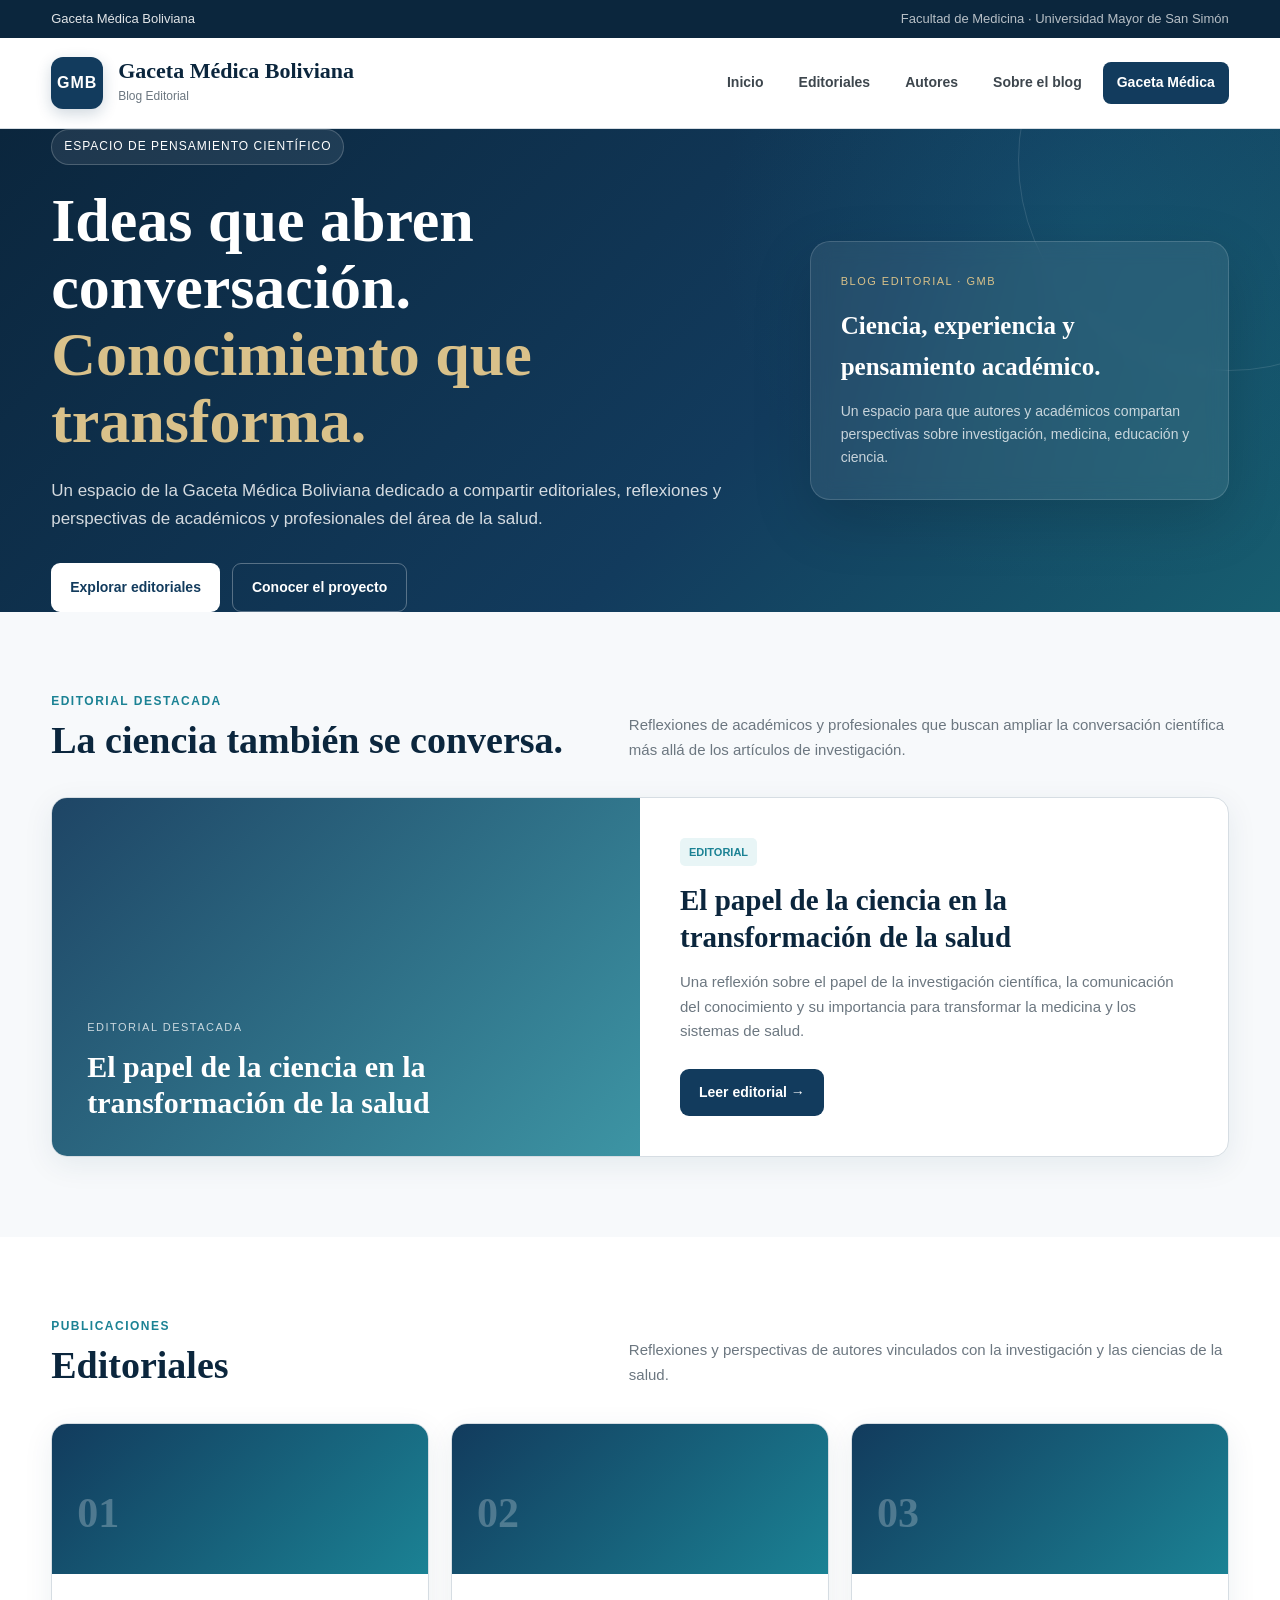
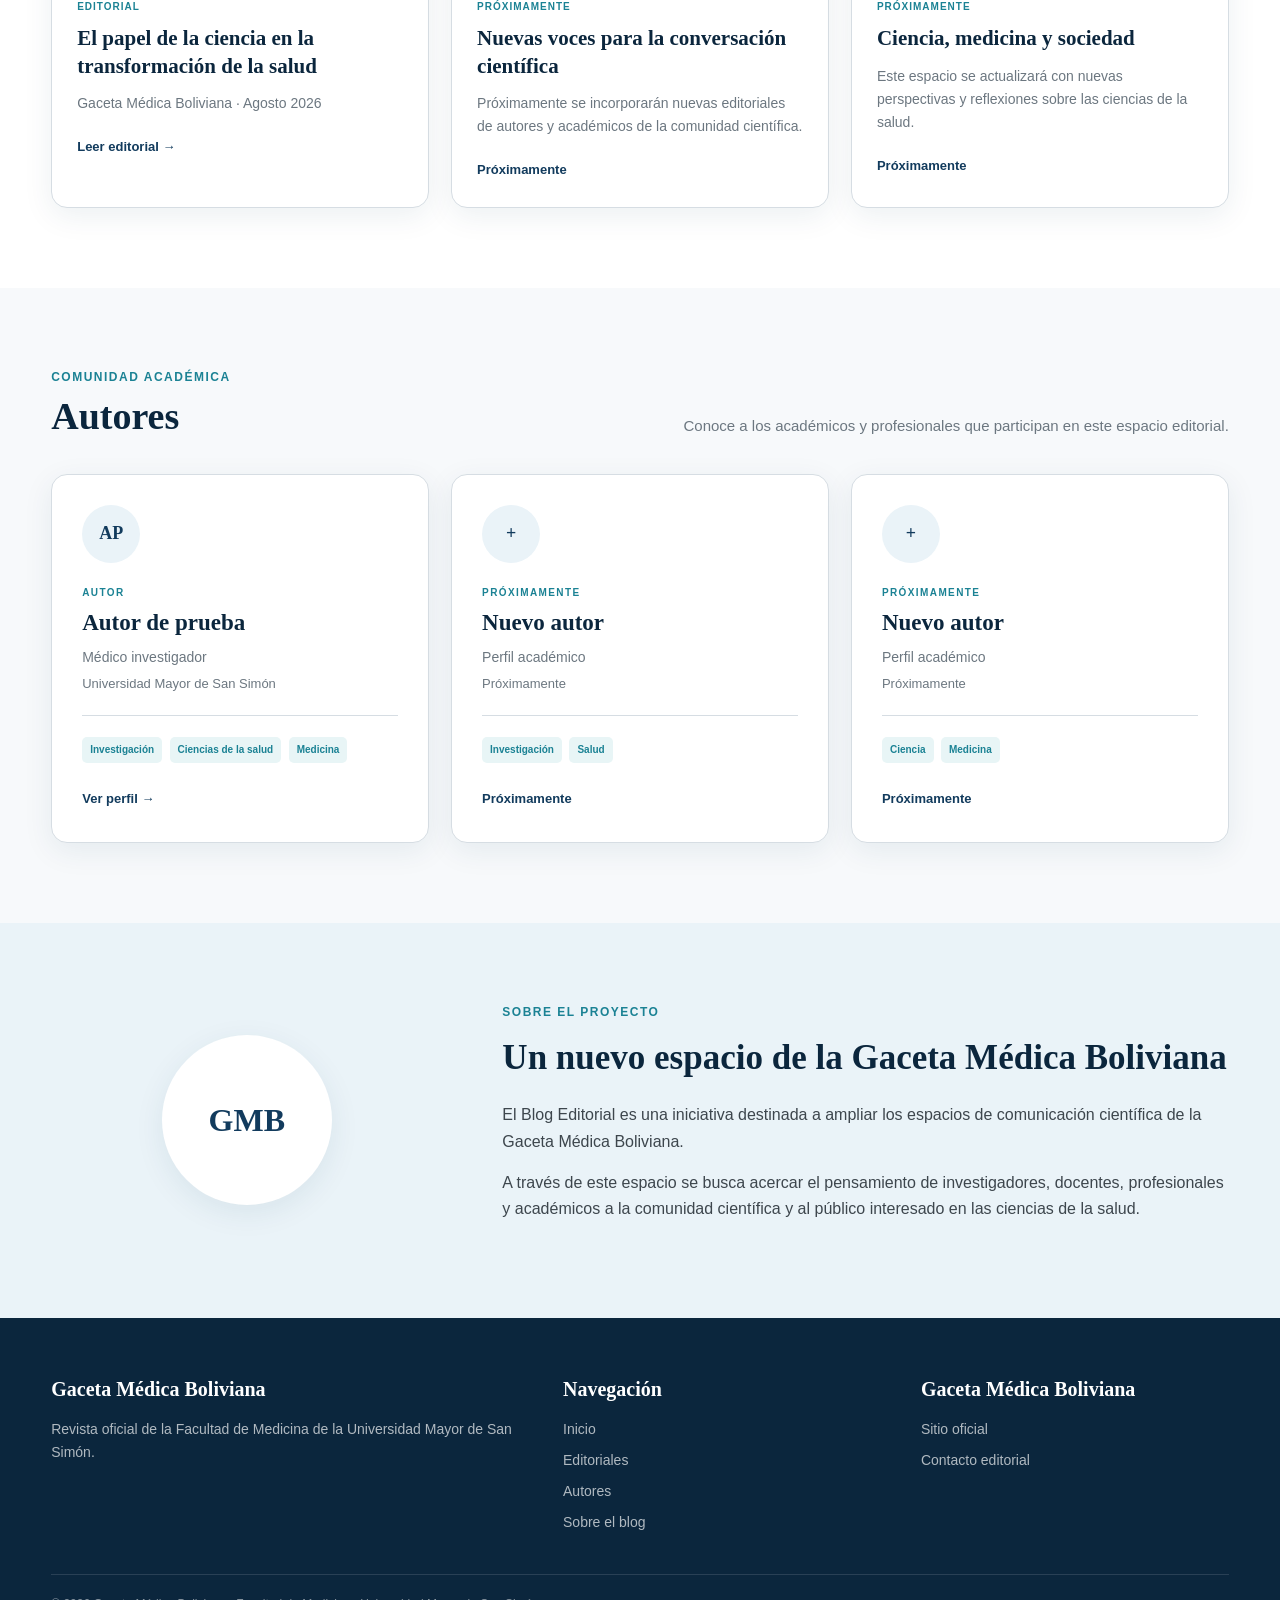
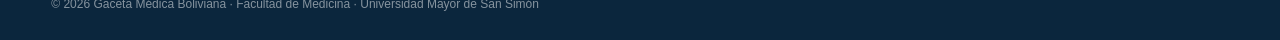
==== commit 5269f4bc: "Enlace de autor de editorial" ====
--- a/index.html
+++ b/index.html
@@ -519,10 +519,10 @@
         
         
                         <a
-                            href="editoriales/editorial-ciencia.html"
+                            href="autores/autor-prueba.html"
                             class="author-profile-link"
                         >
-                            Ver editorial →
+                            Ver perfil →
                         </a>
         
         
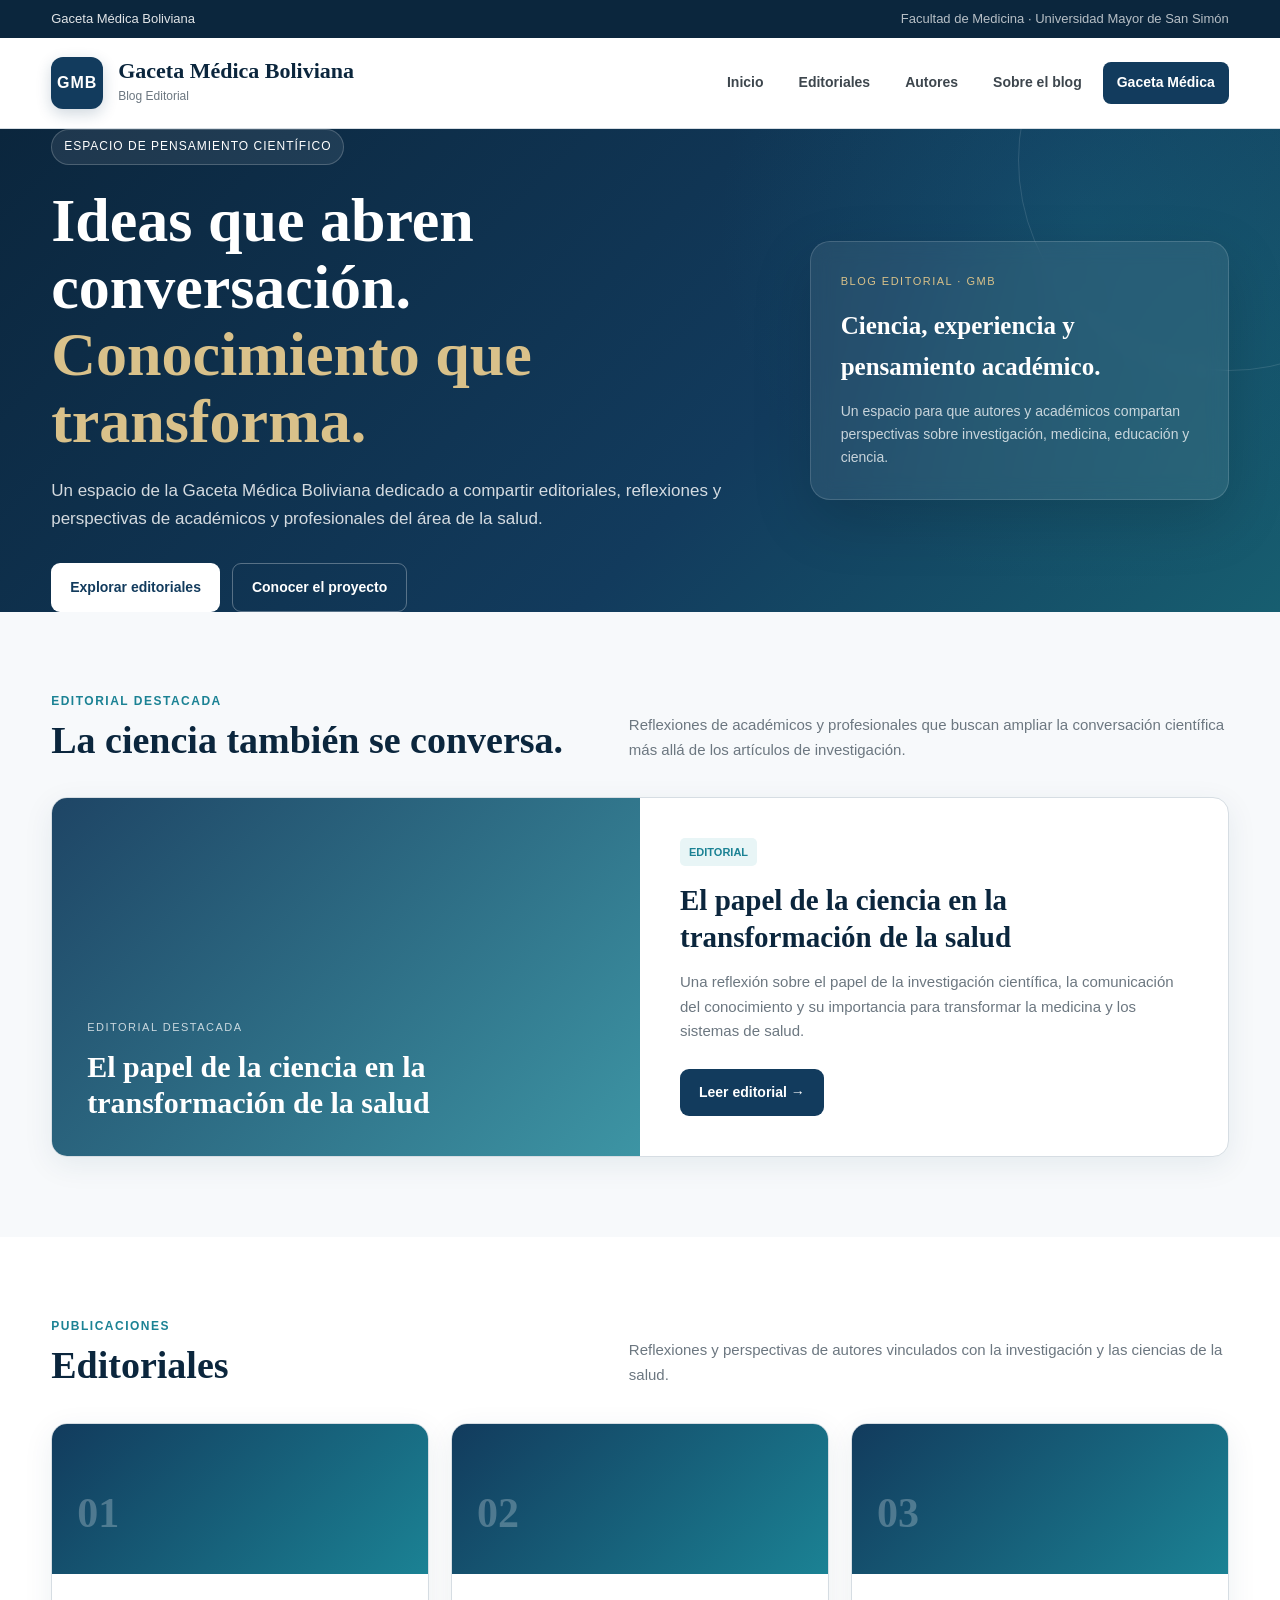
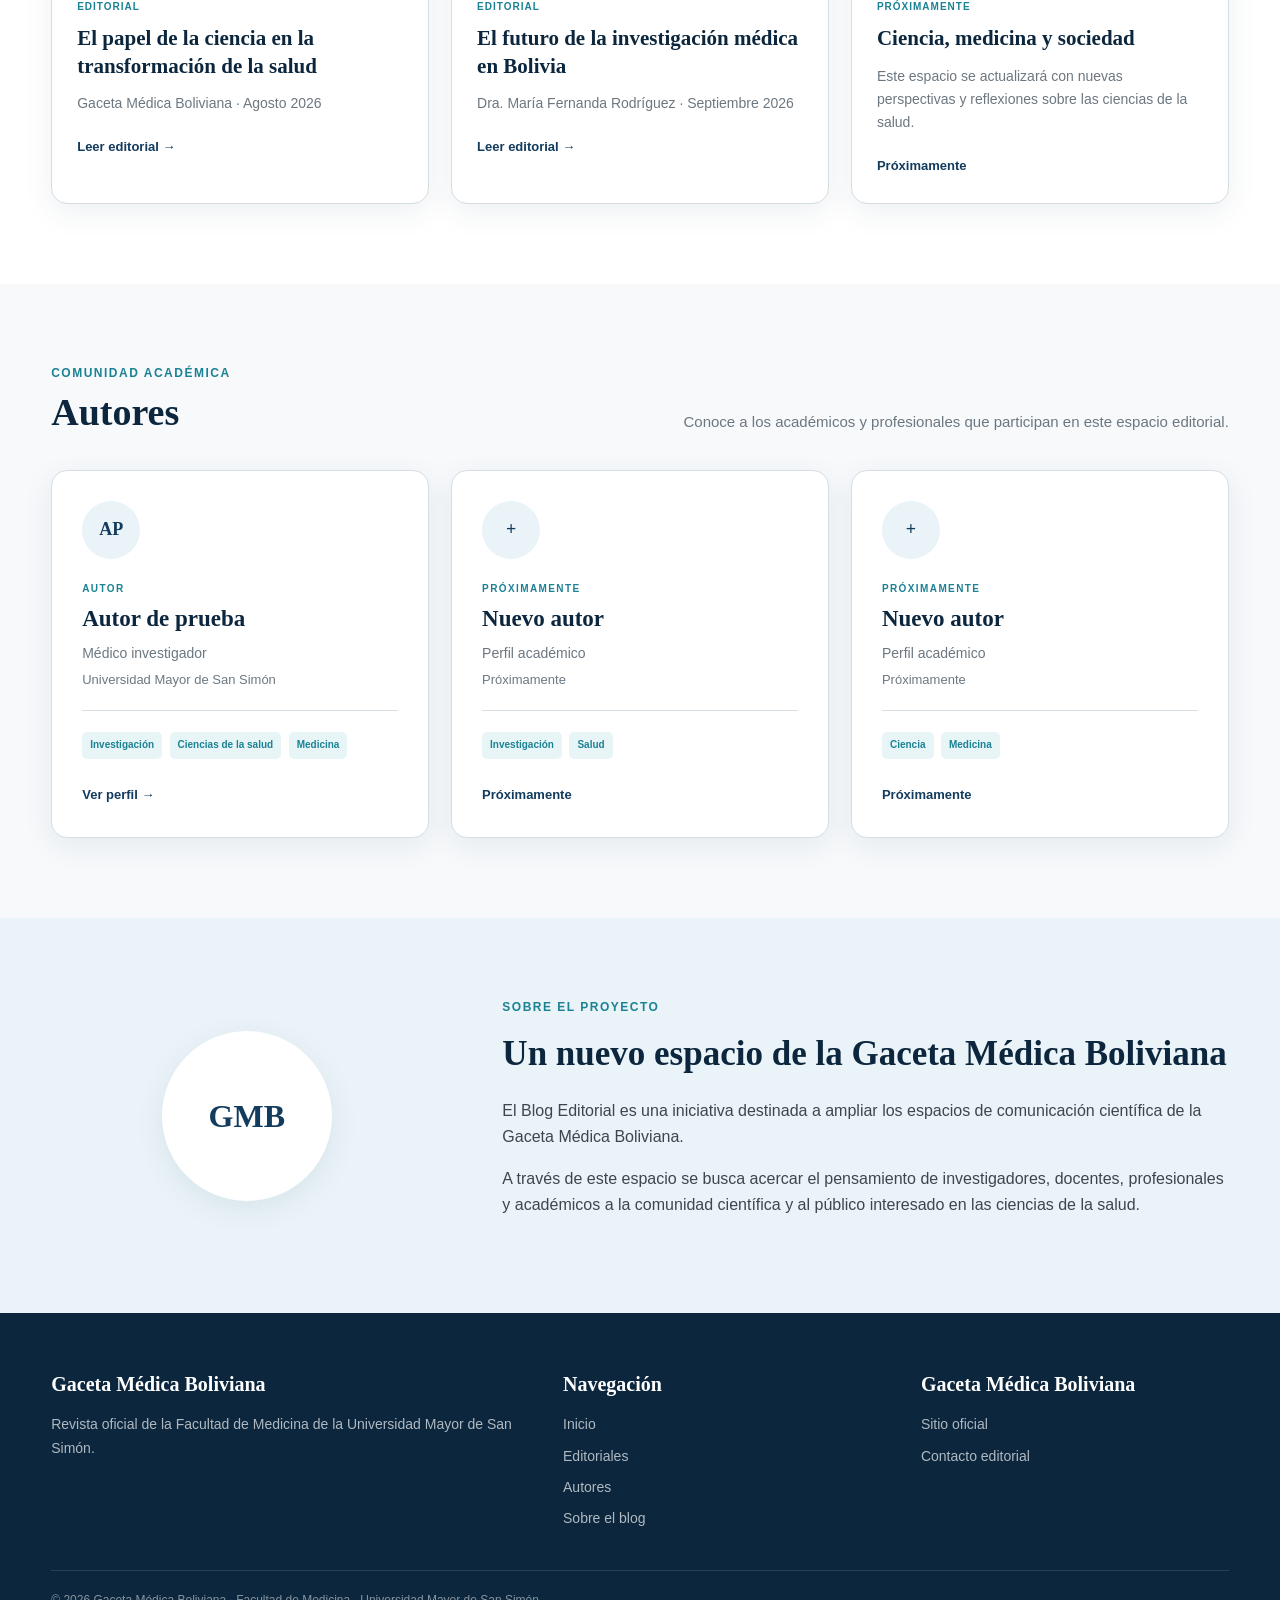
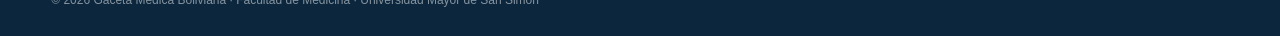
==== commit f09c0e28: "Agrega Editorial 2" ====
--- a/index.html
+++ b/index.html
@@ -347,41 +347,46 @@
                 
                 
                     <!-- =================================================
-                         EDITORIAL 2 — PRÓXIMAMENTE
+                         EDITORIAL 2 — PUBLICADA
                          ================================================= -->
-                
+                    
                     <article class="editorial-card">
-                
+                    
                         <div class="card-top">
-                
+                    
                             <div class="card-number">
                                 02
                             </div>
-                
-                        </div>
-                
-                
+                    
+                        </div>
+                    
+                    
                         <div class="card-content">
-                
+                    
                             <div class="card-category">
-                                Próximamente
+                                Editorial
                             </div>
-                
+                    
+                    
                             <h3>
-                                Nuevas voces para la conversación científica
+                                El futuro de la investigación médica en Bolivia
                             </h3>
-                
+                    
+                    
                             <p>
-                                Próximamente se incorporarán nuevas editoriales
-                                de autores y académicos de la comunidad científica.
+                                Dra. María Fernanda Rodríguez · Septiembre 2026
                             </p>
-                
-                            <span class="read-more">
-                                Próximamente
-                            </span>
-                
-                        </div>
-                
+                    
+                    
+                            <a
+                                href="editoriales/editorial-futuro-investigacion.html"
+                                class="read-more"
+                            >
+                                Leer editorial →
+                            </a>
+                    
+                        </div>
+                    
                     </article>
                 
                 
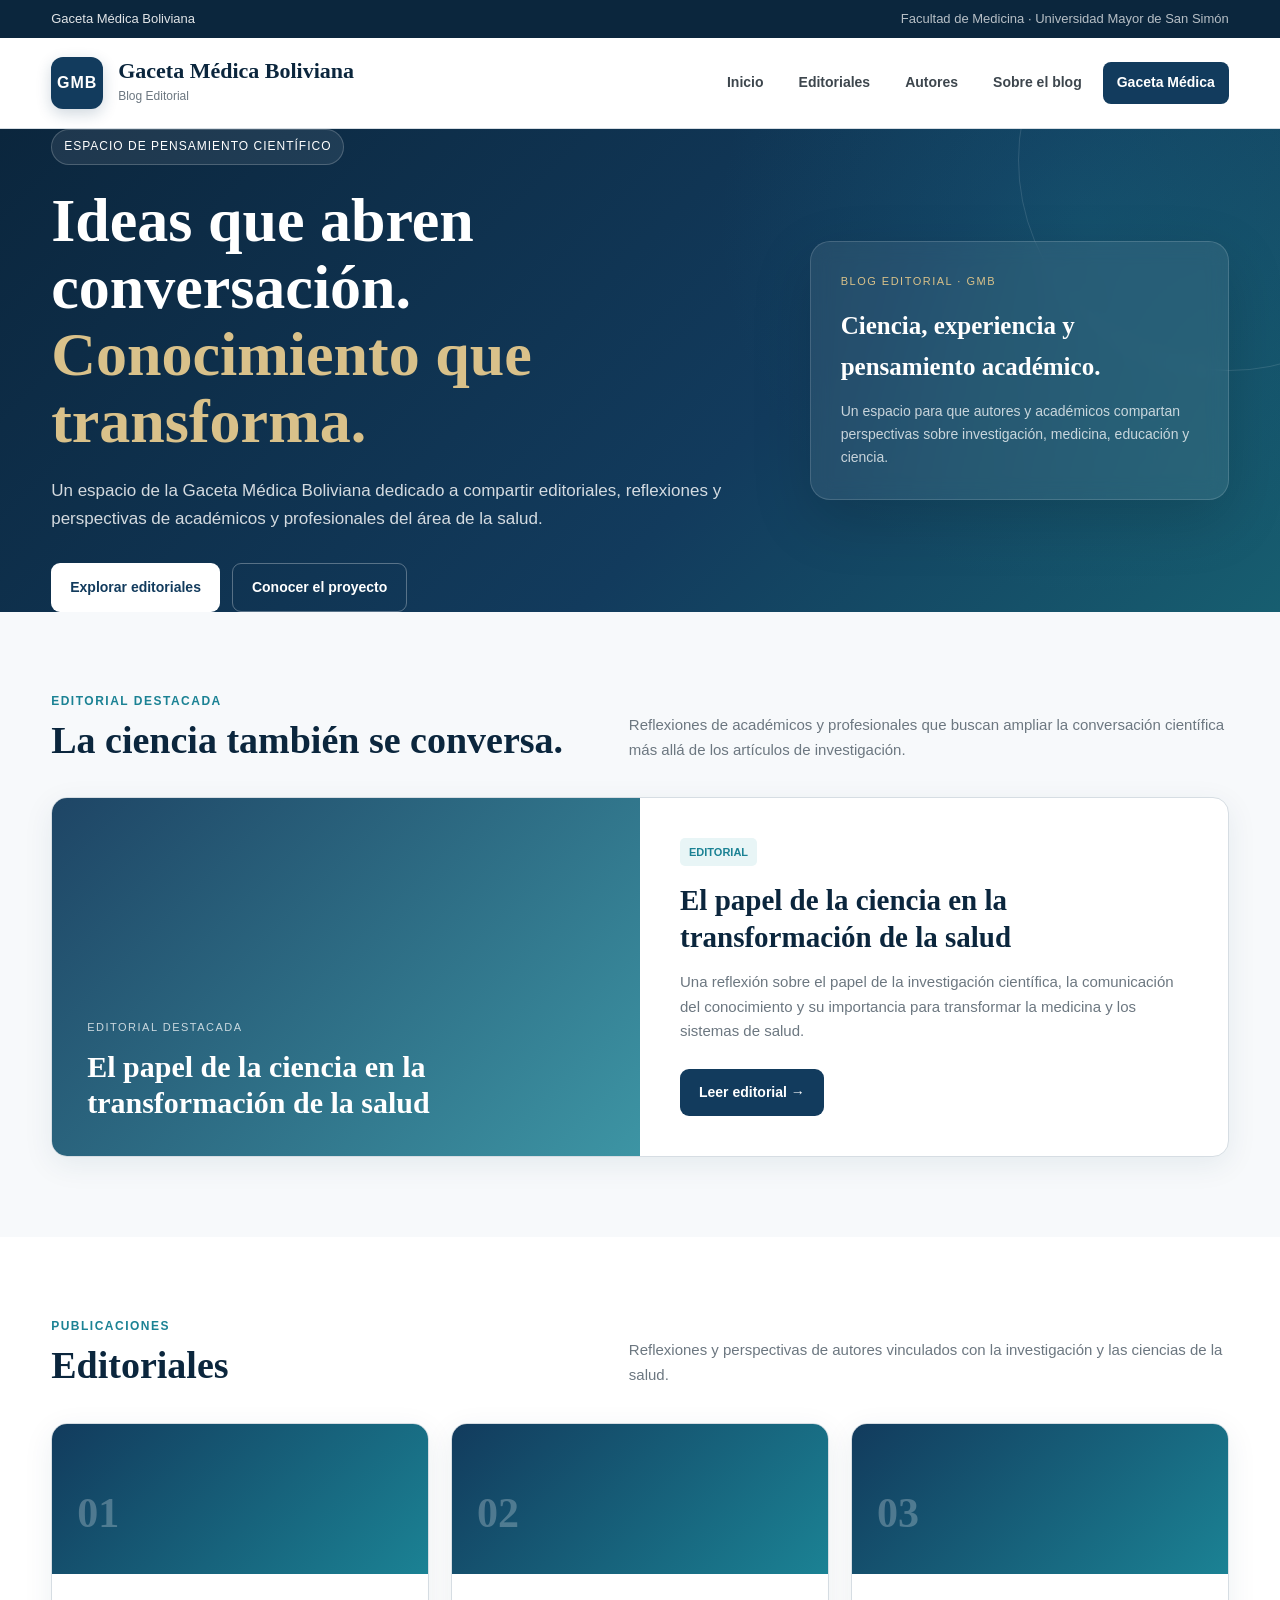
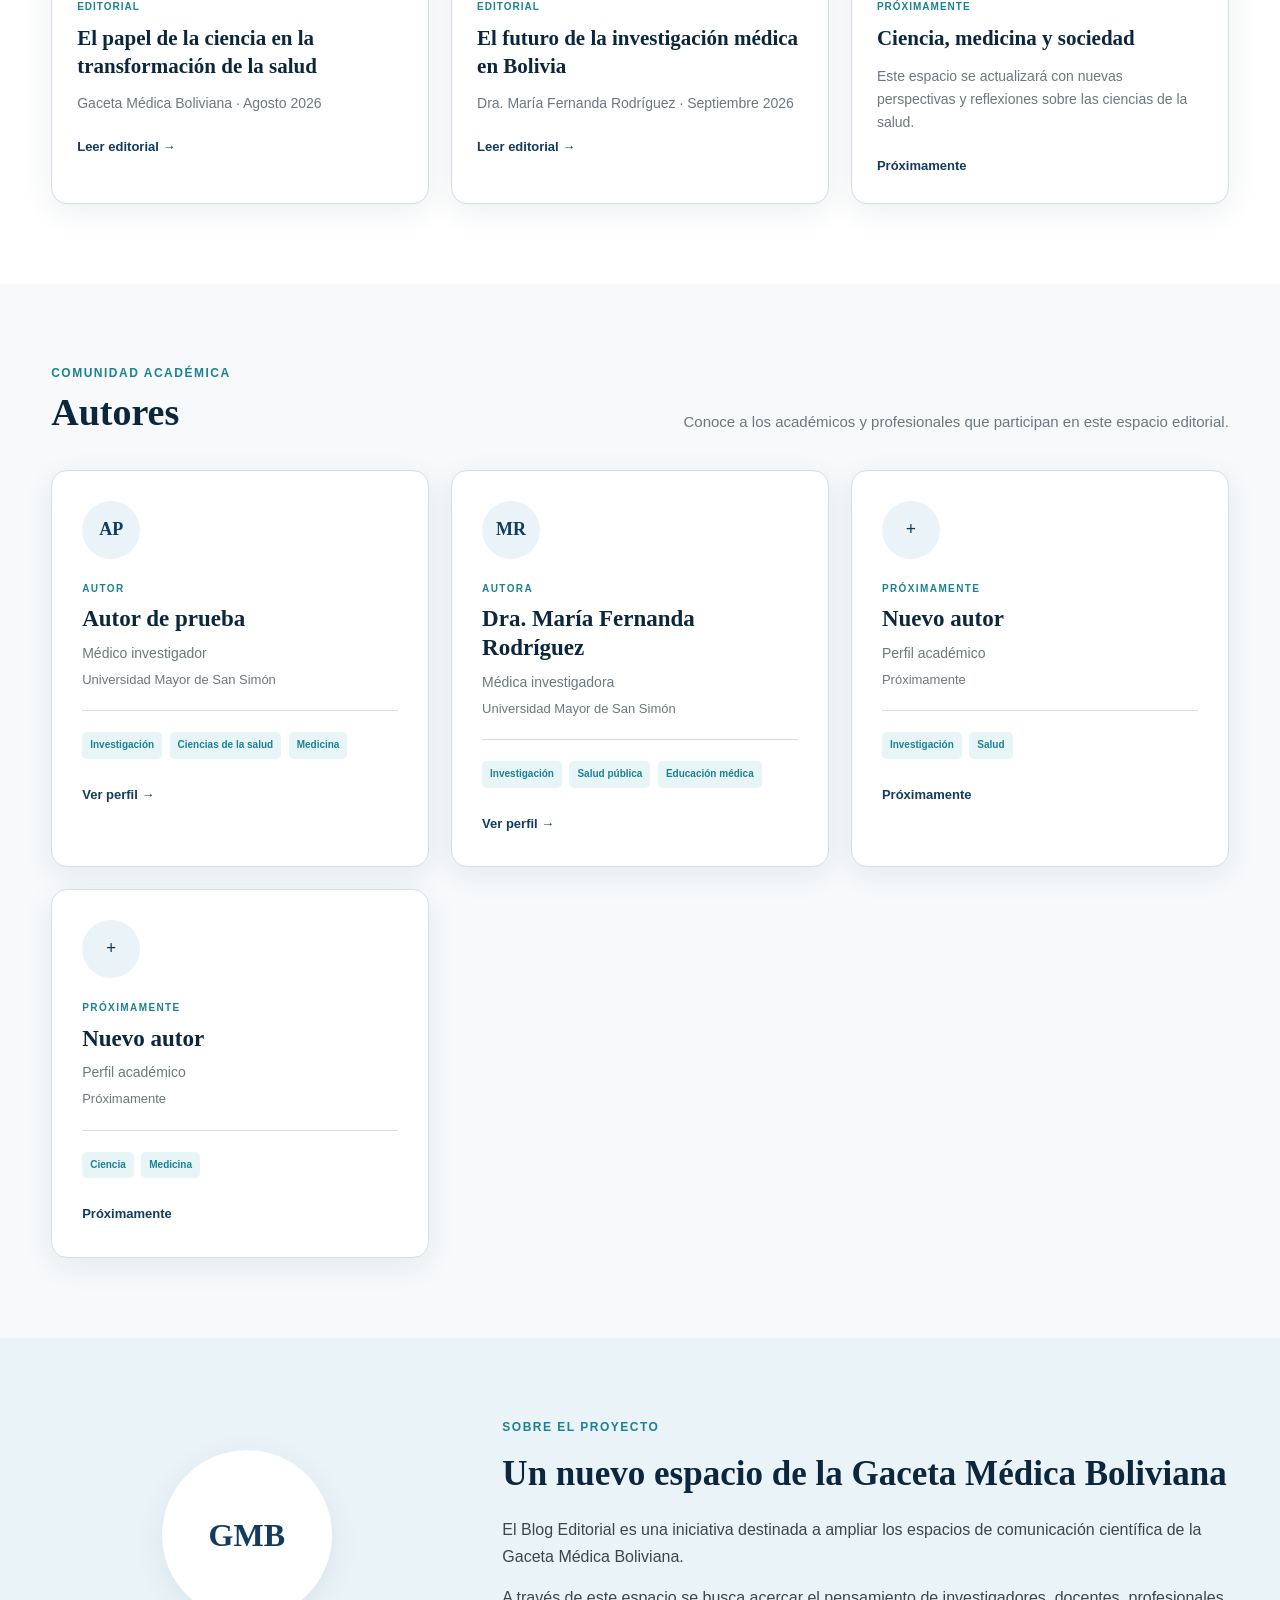
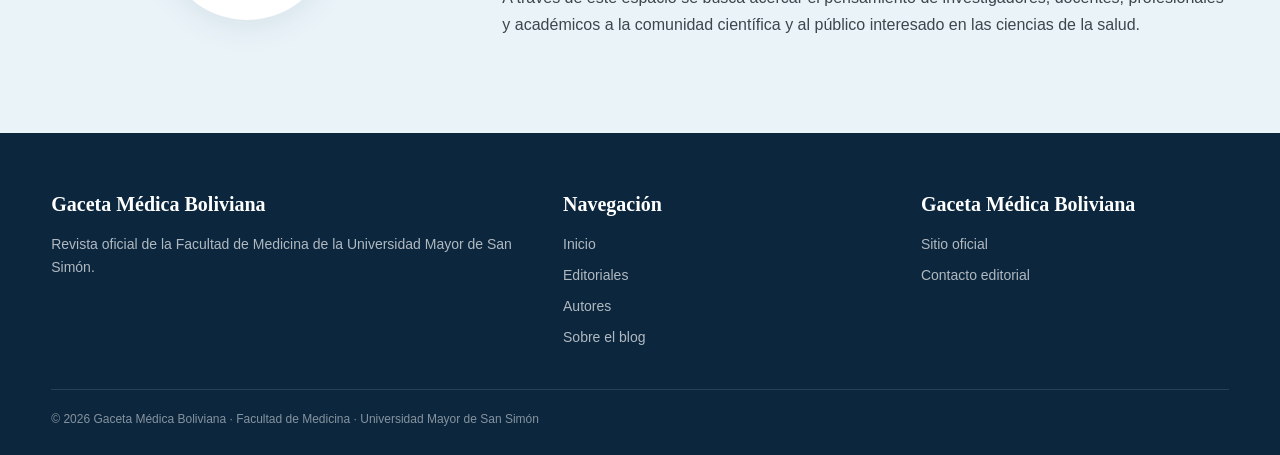
==== commit 33e15d7d: "Creación de autora MFR" ====
--- a/index.html
+++ b/index.html
@@ -532,7 +532,65 @@
         
         
                     </article>
-        
+
+                
+                    <!-- =================================================
+                         MARÍA FERNANDA RODRÍGUEZ
+                         ================================================= -->
+                    
+                    <article class="author-profile">
+                    
+                        <div class="author-profile-mark">
+                            MR
+                        </div>
+                    
+                    
+                        <div class="author-profile-label">
+                            Autora
+                        </div>
+                    
+                    
+                        <h3>
+                            Dra. María Fernanda Rodríguez
+                        </h3>
+                    
+                    
+                        <p class="author-profile-role">
+                            Médica investigadora
+                        </p>
+                    
+                    
+                        <p class="author-profile-institution">
+                            Universidad Mayor de San Simón
+                        </p>
+                    
+                    
+                        <div class="author-profile-interests">
+                    
+                            <span>
+                                Investigación
+                            </span>
+                    
+                            <span>
+                                Salud pública
+                            </span>
+                    
+                            <span>
+                                Educación médica
+                            </span>
+                    
+                        </div>
+                    
+                    
+                        <a
+                            href="autores/maria-fernanda-rodriguez.html"
+                            class="author-profile-link"
+                        >
+                            Ver perfil →
+                        </a>
+                    
+                    </article>
+                    
         
                     <!-- =================================================
                          PRÓXIMO AUTOR
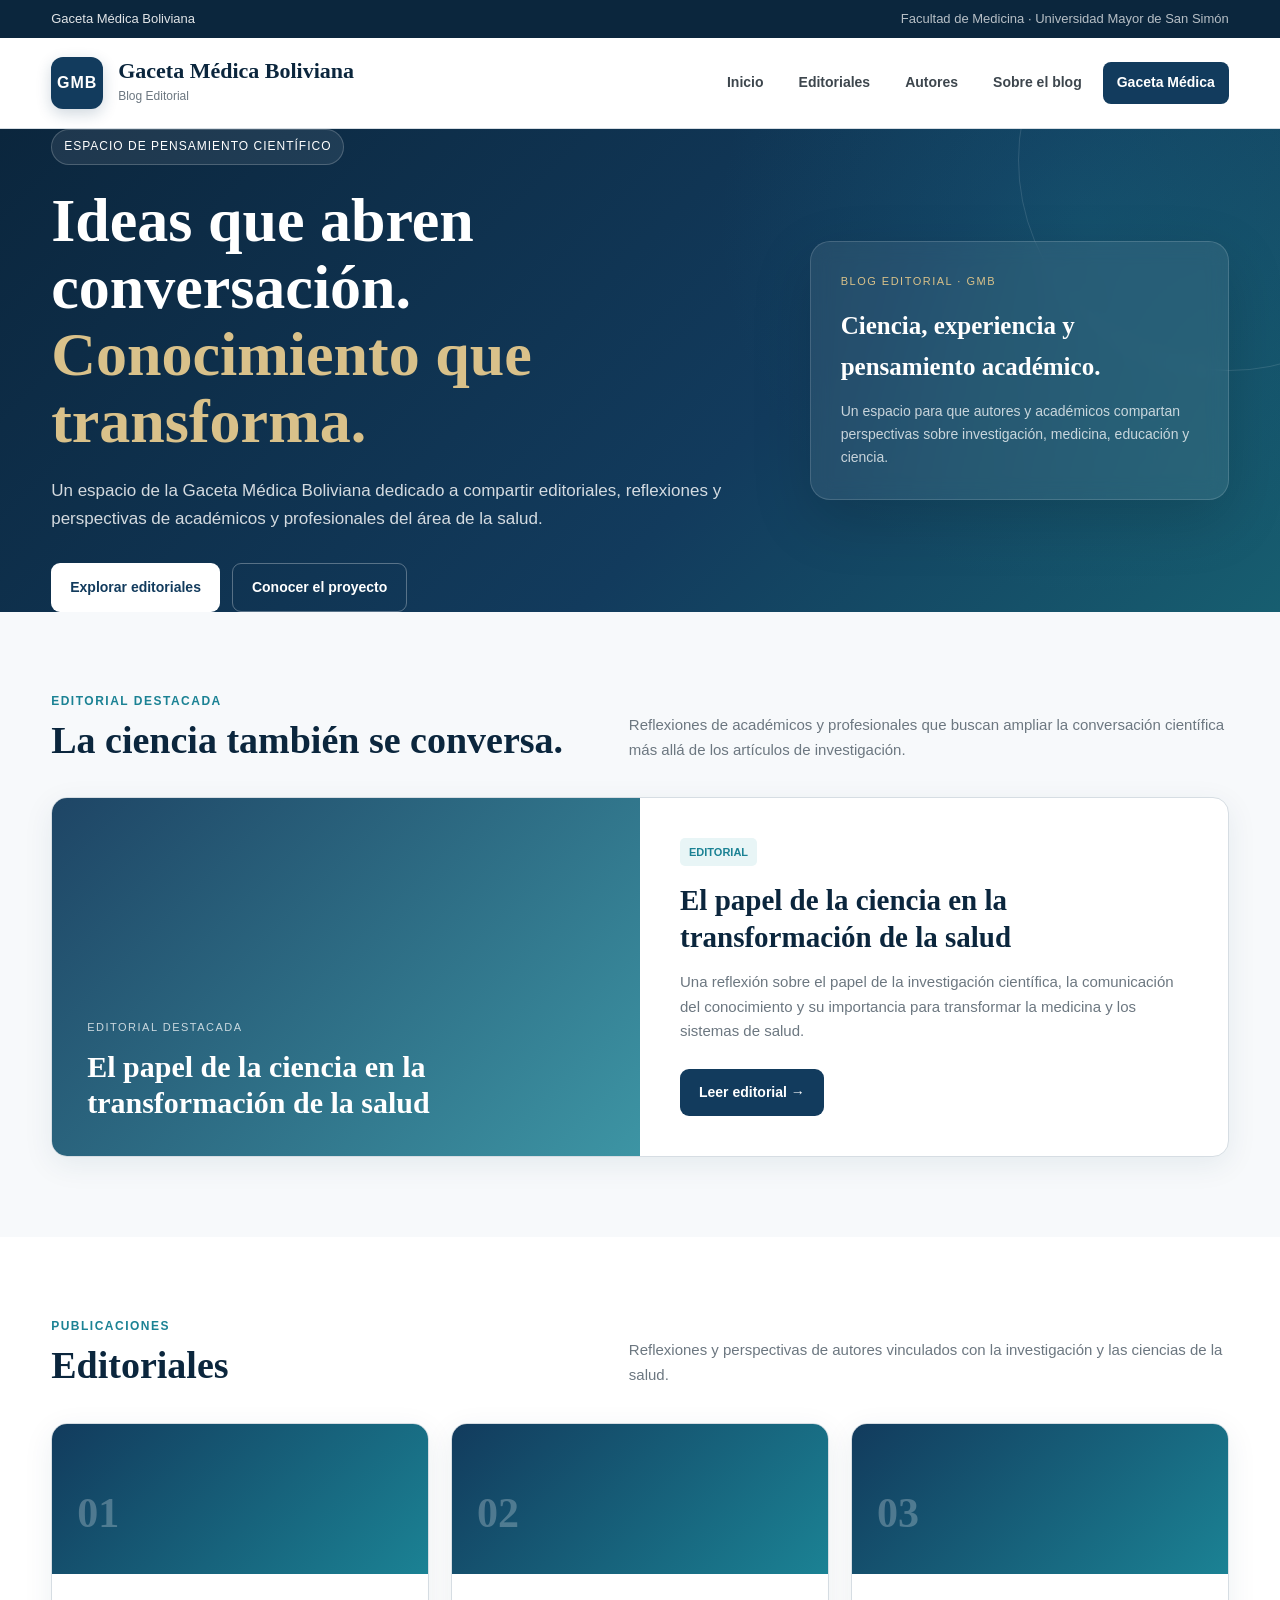
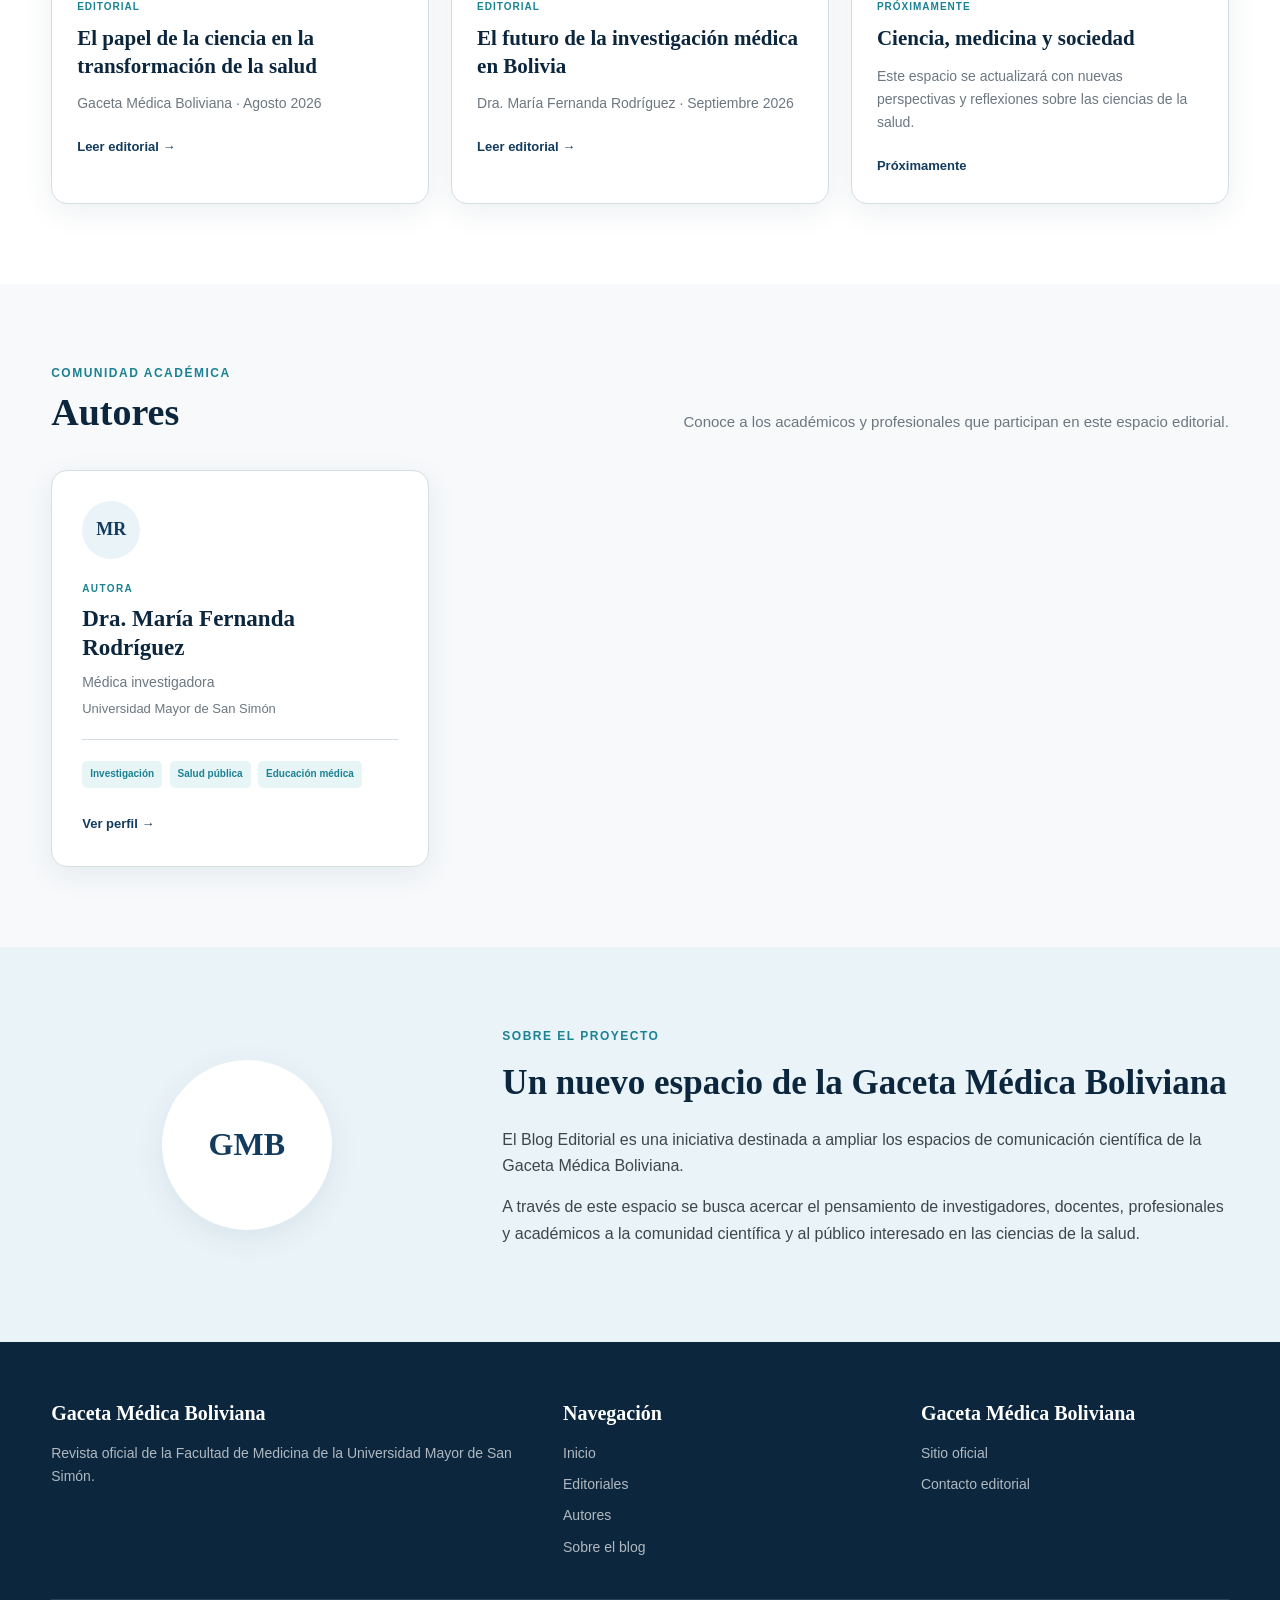
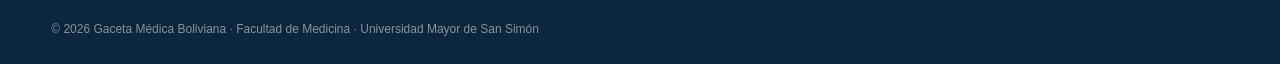
==== commit e4294b85: "Exclusión de autores" ====
--- a/index.html
+++ b/index.html
@@ -474,65 +474,6 @@
                 <div class="author-grid">
         
         
-                    <!-- =================================================
-                         AUTOR DE DEMOSTRACIÓN
-                         ================================================= -->
-        
-                    <article class="author-profile">
-        
-        
-                        <div class="author-profile-mark">
-                            AP
-                        </div>
-        
-        
-                        <div class="author-profile-label">
-                            Autor
-                        </div>
-        
-        
-                        <h3>
-                            Autor de prueba
-                        </h3>
-        
-        
-                        <p class="author-profile-role">
-                            Médico investigador
-                        </p>
-        
-        
-                        <p class="author-profile-institution">
-                            Universidad Mayor de San Simón
-                        </p>
-        
-        
-                        <div class="author-profile-interests">
-        
-                            <span>
-                                Investigación
-                            </span>
-        
-                            <span>
-                                Ciencias de la salud
-                            </span>
-        
-                            <span>
-                                Medicina
-                            </span>
-        
-                        </div>
-        
-        
-                        <a
-                            href="autores/autor-prueba.html"
-                            class="author-profile-link"
-                        >
-                            Ver perfil →
-                        </a>
-        
-        
-                    </article>
-
                 
                     <!-- =================================================
                          MARÍA FERNANDA RODRÍGUEZ
@@ -590,112 +531,6 @@
                         </a>
                     
                     </article>
-                    
-        
-                    <!-- =================================================
-                         PRÓXIMO AUTOR
-                         ================================================= -->
-        
-                    <article class="author-profile">
-        
-        
-                        <div class="author-profile-mark">
-                            +
-                        </div>
-        
-        
-                        <div class="author-profile-label">
-                            Próximamente
-                        </div>
-        
-        
-                        <h3>
-                            Nuevo autor
-                        </h3>
-        
-        
-                        <p class="author-profile-role">
-                            Perfil académico
-                        </p>
-        
-        
-                        <p class="author-profile-institution">
-                            Próximamente
-                        </p>
-        
-        
-                        <div class="author-profile-interests">
-        
-                            <span>
-                                Investigación
-                            </span>
-        
-                            <span>
-                                Salud
-                            </span>
-        
-                        </div>
-        
-        
-                        <span class="author-profile-link">
-                            Próximamente
-                        </span>
-        
-        
-                    </article>
-        
-        
-                    <!-- =================================================
-                         PRÓXIMO AUTOR
-                         ================================================= -->
-        
-                    <article class="author-profile">
-        
-        
-                        <div class="author-profile-mark">
-                            +
-                        </div>
-        
-        
-                        <div class="author-profile-label">
-                            Próximamente
-                        </div>
-        
-        
-                        <h3>
-                            Nuevo autor
-                        </h3>
-        
-        
-                        <p class="author-profile-role">
-                            Perfil académico
-                        </p>
-        
-        
-                        <p class="author-profile-institution">
-                            Próximamente
-                        </p>
-        
-        
-                        <div class="author-profile-interests">
-        
-                            <span>
-                                Ciencia
-                            </span>
-        
-                            <span>
-                                Medicina
-                            </span>
-        
-                        </div>
-        
-        
-                        <span class="author-profile-link">
-                            Próximamente
-                        </span>
-        
-        
-                    </article>
         
         
                 </div>
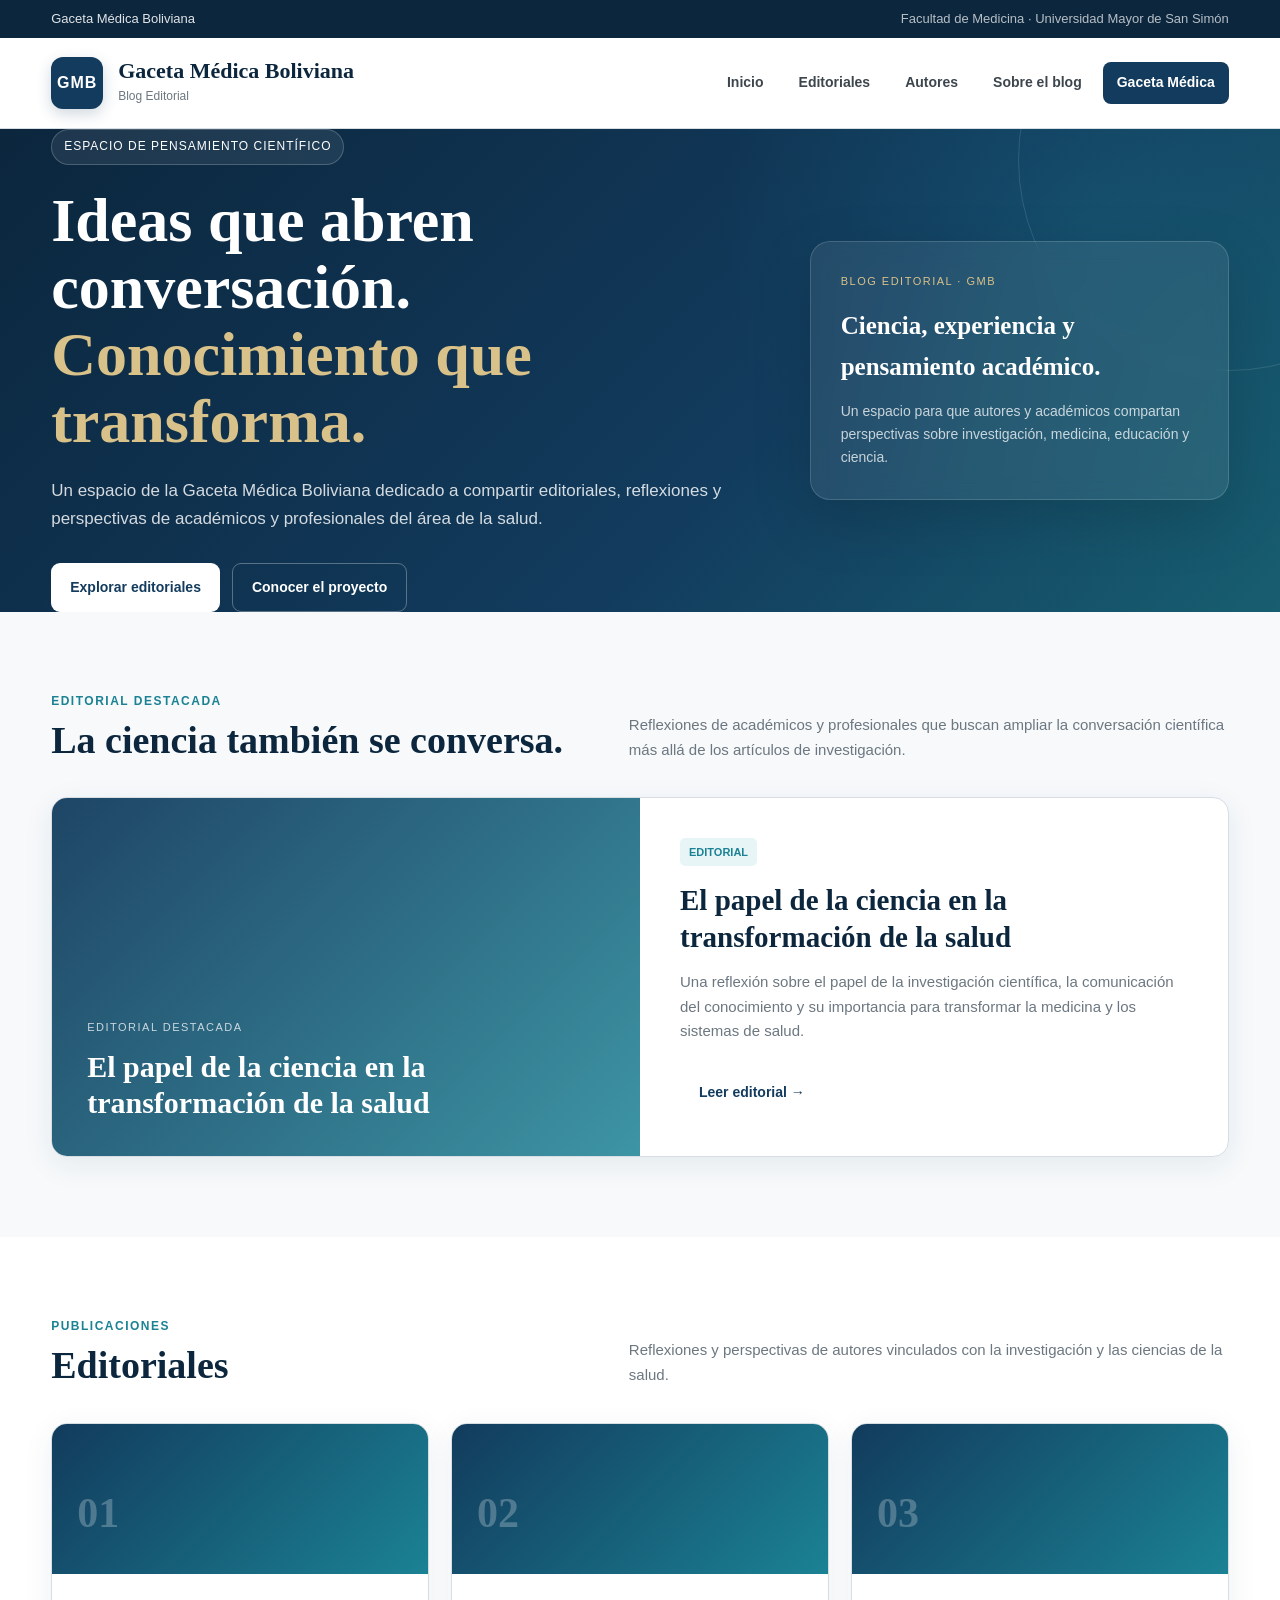
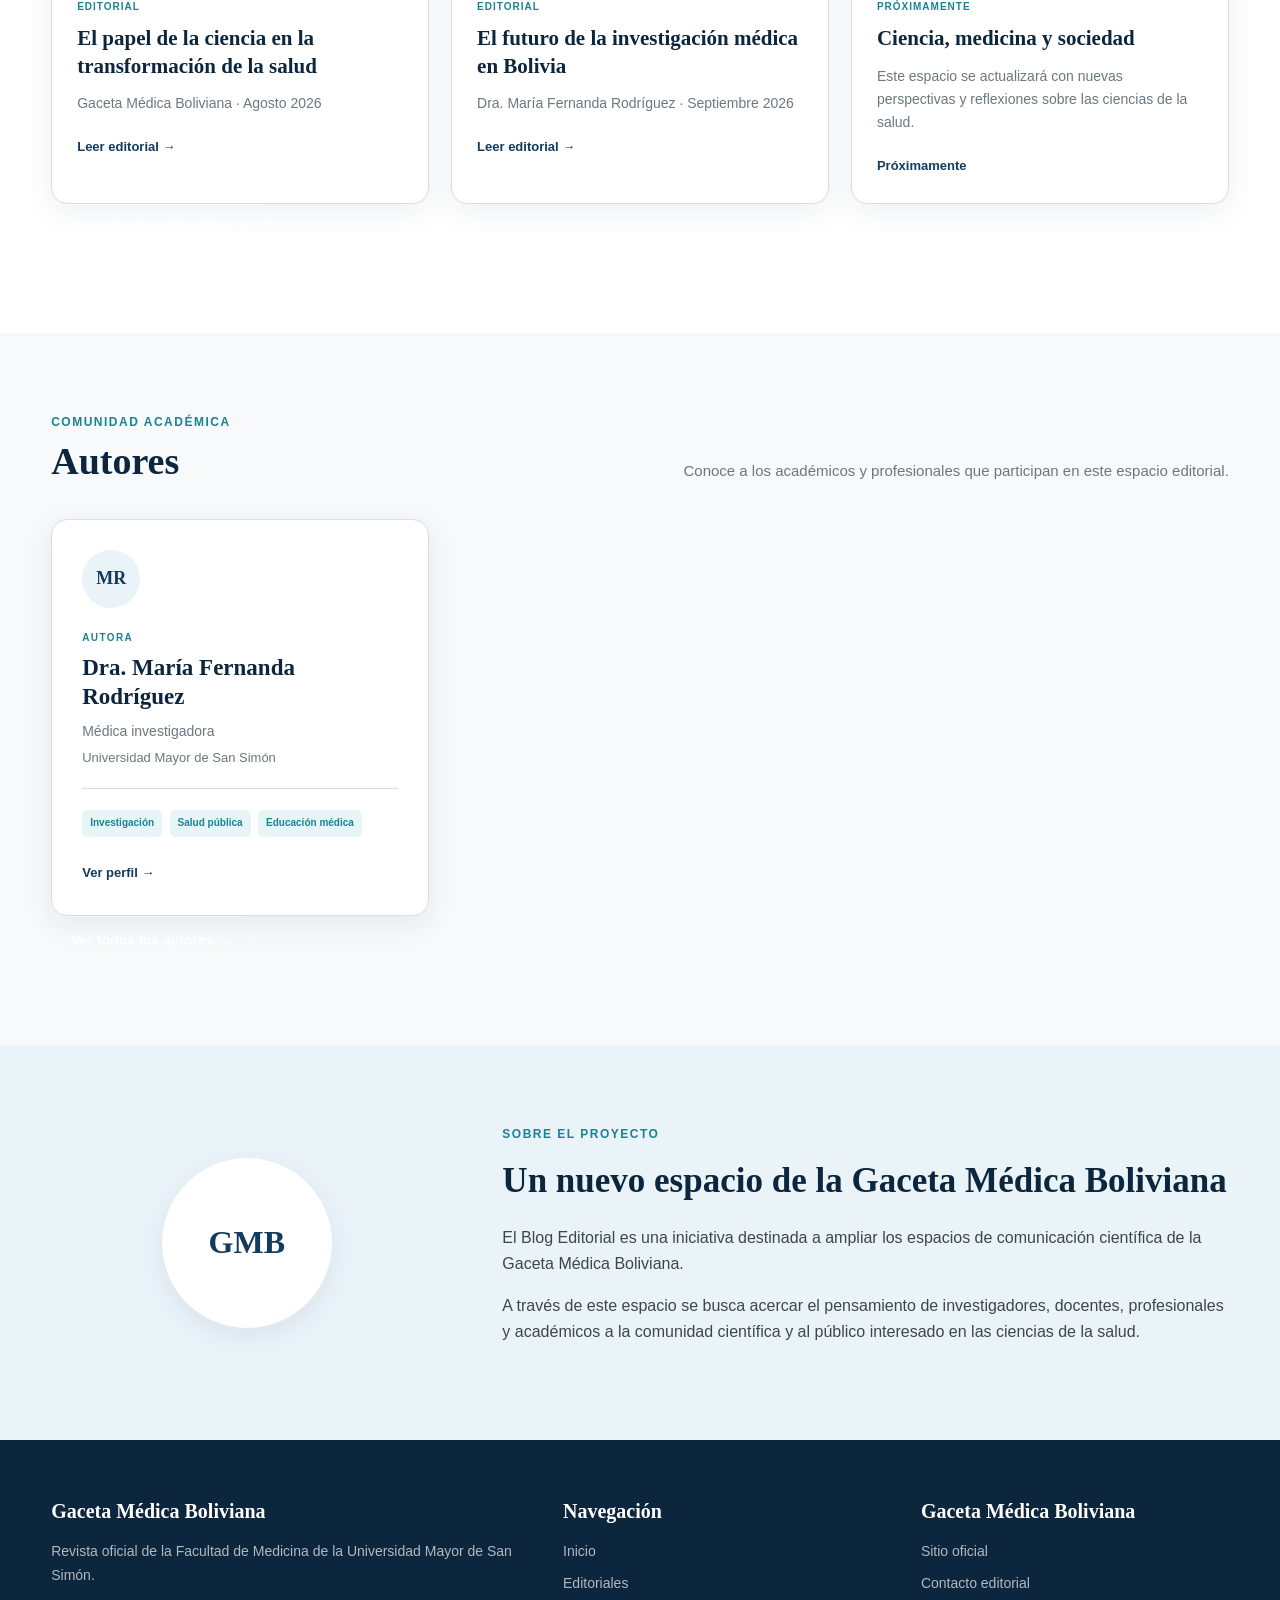
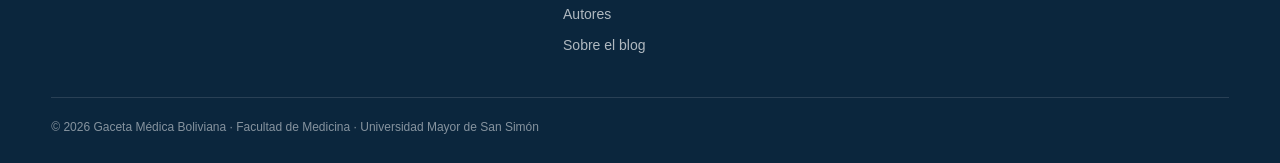
==== commit 7b1e3ee7: "Update index.html" ====
--- a/index.html
+++ b/index.html
@@ -1,27 +1,49 @@
 <!DOCTYPE html>
+
 <html lang="es">
 
 <head>
 
     <meta charset="UTF-8">
 
-    <meta name="viewport"
-          content="width=device-width, initial-scale=1.0">
-
-    <meta name="description"
-          content="Blog Editorial de la Gaceta Médica Boliviana. Espacio de pensamiento científico, reflexión y divulgación académica.">
-
-    <title>Blog Editorial | Gaceta Médica Boliviana</title>
-
-    <!-- IMPORTANTE: conexión con la hoja de estilos -->
-    <link rel="stylesheet" href="css/style.css">
+    <meta
+        name="viewport"
+        content="width=device-width, initial-scale=1.0"
+    >
+
+    <!-- =====================================================
+         🔴 DATOS SEO
+         ===================================================== -->
+
+    <meta
+        name="description"
+        content="Blog Editorial de la Gaceta Médica Boliviana. Espacio de pensamiento científico, reflexión y divulgación académica."
+    >
+
+    <title>
+        Blog Editorial | Gaceta Médica Boliviana
+    </title>
+
+
+    <!-- =====================================================
+         🔴 ESTILOS GENERALES
+         NO MODIFICAR
+         ===================================================== -->
+
+    <link
+        rel="stylesheet"
+        href="css/style.css"
+    >
 
 </head>
 
+
 <body>
 
+
     <!-- =====================================================
-         BARRA SUPERIOR
+         🔴 BARRA SUPERIOR
+         NO MODIFICAR
          ===================================================== -->
 
     <div class="topbar">
@@ -42,18 +64,24 @@
 
 
     <!-- =====================================================
-         ENCABEZADO
+         🔴 ENCABEZADO
+         NO MODIFICAR
          ===================================================== -->
 
     <header class="site-header">
 
         <div class="container header-inner">
 
-            <a href="#" class="brand">
+
+            <a
+                href="index.html"
+                class="brand"
+            >
 
                 <div class="brand-mark">
                     GMB
                 </div>
+
 
                 <div class="brand-text">
 
@@ -88,12 +116,13 @@
                     Sobre el blog
                 </a>
 
-                <a href="https://www.gacetamedicaboliviana.com/"
-                   target="_blank"
-                   class="nav-button">
-
+                <a
+                    href="https://www.gacetamedicaboliviana.com/"
+                    target="_blank"
+                    rel="noopener noreferrer"
+                    class="nav-button"
+                >
                     Gaceta Médica
-
                 </a>
 
             </nav>
@@ -109,6 +138,7 @@
 
     <main id="inicio">
 
+
         <section class="hero">
 
             <div class="container hero-inner">
@@ -119,10 +149,14 @@
                         Espacio de pensamiento científico
                     </div>
 
+
                     <h2>
                         Ideas que abren conversación.
-                        <span>Conocimiento que transforma.</span>
+                        <span>
+                            Conocimiento que transforma.
+                        </span>
                     </h2>
+
 
                     <p class="hero-description">
 
@@ -136,18 +170,19 @@
 
                     <div class="hero-actions">
 
-                        <a href="#editoriales"
-                           class="button button-primary">
-
+                        <a
+                            href="#editoriales"
+                            class="button button-primary"
+                        >
                             Explorar editoriales
-
-                        </a>
-
-                        <a href="#sobre"
-                           class="button button-outline">
-
+                        </a>
+
+
+                        <a
+                            href="#sobre"
+                            class="button button-outline"
+                        >
                             Conocer el proyecto
-
                         </a>
 
                     </div>
@@ -160,11 +195,13 @@
                     <div class="hero-card-label">
                         Blog Editorial · GMB
                     </div>
+
 
                     <h3>
                         Ciencia, experiencia y pensamiento académico.
                     </h3>
 
+
                     <p>
 
                         Un espacio para que autores y académicos
@@ -202,6 +239,7 @@
 
                     </div>
 
+
                     <p class="section-description">
 
                         Reflexiones de académicos y profesionales
@@ -214,6 +252,7 @@
 
 
                 <article class="featured">
+
 
                     <div class="featured-visual">
 
@@ -239,10 +278,12 @@
                             Editorial
                         </span>
 
+
                         <h3>
                             El papel de la ciencia en la transformación de la salud
                         </h3>
 
+
                         <p>
 
                             Una reflexión sobre el papel de la investigación científica,
@@ -251,12 +292,12 @@
 
                         </p>
 
-                        <a href="editoriales/editorial-ciencia.html"
-                           class="button button-primary"
-                           style="background: var(--azul); color: white;">
-
+
+                        <a
+                            href="editoriales/editorial-ciencia.html"
+                            class="button button-primary"
+                        >
                             Leer editorial →
-
                         </a>
 
                     </div>
@@ -272,9 +313,11 @@
              EDITORIALES
              ================================================= -->
 
-        <section class="section"
-                 id="editoriales"
-                 style="background: white;">
+        <section
+            class="section"
+            id="editoriales"
+            style="background: white;"
+        >
 
             <div class="container">
 
@@ -292,6 +335,7 @@
 
                     </div>
 
+
                     <p class="section-description">
 
                         Reflexiones y perspectivas de autores vinculados
@@ -303,132 +347,155 @@
 
 
                 <div class="editorial-grid">
-                
-                
+
+
                     <!-- =================================================
-                         EDITORIAL 1 — PUBLICADA
+                         🟡 EDITORIAL 1 — PUBLICADA
                          ================================================= -->
-                
+
                     <article class="editorial-card">
-                
+
                         <div class="card-top">
-                
+
                             <div class="card-number">
                                 01
                             </div>
-                
-                        </div>
-                
-                
+
+                        </div>
+
+
                         <div class="card-content">
-                
+
                             <div class="card-category">
                                 Editorial
                             </div>
-                
+
+
                             <h3>
                                 El papel de la ciencia en la transformación de la salud
                             </h3>
-                
+
+
                             <p>
                                 Gaceta Médica Boliviana · Agosto 2026
                             </p>
-                
+
+
                             <a
                                 href="editoriales/editorial-ciencia.html"
                                 class="read-more"
                             >
                                 Leer editorial →
                             </a>
-                
-                        </div>
-                
+
+                        </div>
+
                     </article>
-                
-                
+
+
                     <!-- =================================================
-                         EDITORIAL 2 — PUBLICADA
+                         🟡 EDITORIAL 2 — PUBLICADA
                          ================================================= -->
-                    
+
                     <article class="editorial-card">
-                    
+
                         <div class="card-top">
-                    
+
                             <div class="card-number">
                                 02
                             </div>
-                    
-                        </div>
-                    
-                    
+
+                        </div>
+
+
                         <div class="card-content">
-                    
+
                             <div class="card-category">
                                 Editorial
                             </div>
-                    
-                    
+
+
                             <h3>
                                 El futuro de la investigación médica en Bolivia
                             </h3>
-                    
-                    
+
+
                             <p>
                                 Dra. María Fernanda Rodríguez · Septiembre 2026
                             </p>
-                    
-                    
+
+
                             <a
                                 href="editoriales/editorial-futuro-investigacion.html"
                                 class="read-more"
                             >
                                 Leer editorial →
                             </a>
-                    
-                        </div>
-                    
+
+                        </div>
+
                     </article>
-                
-                
+
+
                     <!-- =================================================
-                         EDITORIAL 3 — PRÓXIMAMENTE
+                         🟡 EDITORIAL 3 — PRÓXIMAMENTE
                          ================================================= -->
-                
+
                     <article class="editorial-card">
-                
+
                         <div class="card-top">
-                
+
                             <div class="card-number">
                                 03
                             </div>
-                
-                        </div>
-                
-                
+
+                        </div>
+
+
                         <div class="card-content">
-                
+
                             <div class="card-category">
                                 Próximamente
                             </div>
-                
+
+
                             <h3>
                                 Ciencia, medicina y sociedad
                             </h3>
-                
+
+
                             <p>
                                 Este espacio se actualizará con nuevas
                                 perspectivas y reflexiones sobre las ciencias de la salud.
                             </p>
-                
+
+
                             <span class="read-more">
                                 Próximamente
                             </span>
-                
-                        </div>
-                
+
+                        </div>
+
                     </article>
-                
-                
+
+
+                </div>
+
+
+                <!-- =================================================
+                     🔴 ACCESO AL ÍNDICE COMPLETO
+                     NO MODIFICAR
+                     ================================================= -->
+
+                <div class="section-action">
+
+                    <a
+                        href="editoriales/index.html"
+                        class="button button-outline"
+                    >
+                        Ver todas las editoriales →
+                    </a>
+
                 </div>
 
             </div>
@@ -439,112 +506,137 @@
         <!-- =================================================
              AUTORES
              ================================================= -->
-        
-        <section class="section"
-                 id="autores">
-        
+
+        <section
+            class="section"
+            id="autores"
+        >
+
             <div class="container">
-        
-        
+
+
                 <div class="section-header">
-        
+
                     <div>
-        
+
                         <div class="section-kicker">
                             Comunidad académica
                         </div>
-        
+
+
                         <h2 class="section-title">
                             Autores
                         </h2>
-        
-                    </div>
-        
-        
+
+                    </div>
+
+
                     <p class="section-description">
-        
+
                         Conoce a los académicos y profesionales
                         que participan en este espacio editorial.
-        
+
                     </p>
-        
-                </div>
-        
-        
+
+                </div>
+
+
                 <div class="author-grid">
-        
-        
-                
+
+
                     <!-- =================================================
-                         MARÍA FERNANDA RODRÍGUEZ
+                         🟡 AUTOR DESTACADO
                          ================================================= -->
-                    
+
                     <article class="author-profile">
-                    
+
+
                         <div class="author-profile-mark">
                             MR
                         </div>
-                    
-                    
+
+
                         <div class="author-profile-label">
                             Autora
                         </div>
-                    
-                    
+
+
                         <h3>
                             Dra. María Fernanda Rodríguez
                         </h3>
-                    
-                    
+
+
                         <p class="author-profile-role">
                             Médica investigadora
                         </p>
-                    
-                    
+
+
                         <p class="author-profile-institution">
                             Universidad Mayor de San Simón
                         </p>
-                    
-                    
+
+
                         <div class="author-profile-interests">
-                    
+
                             <span>
                                 Investigación
                             </span>
-                    
+
                             <span>
                                 Salud pública
                             </span>
-                    
+
                             <span>
                                 Educación médica
                             </span>
-                    
-                        </div>
-                    
-                    
+
+                        </div>
+
+
                         <a
                             href="autores/maria-fernanda-rodriguez.html"
                             class="author-profile-link"
                         >
                             Ver perfil →
                         </a>
-                    
+
+
                     </article>
-        
-        
-                </div>
-        
+
+
+                </div>
+
+
+                <!-- =================================================
+                     🔴 ACCESO AL ÍNDICE COMPLETO
+                     NO MODIFICAR
+                     ================================================= -->
+
+                <div class="section-action">
+
+                    <a
+                        href="autores/index.html"
+                        class="button button-outline"
+                    >
+                        Ver todos los autores →
+                    </a>
+
+                </div>
+
+
             </div>
-        
+
         </section>
+
 
         <!-- =================================================
              SOBRE EL BLOG
              ================================================= -->
 
-        <section class="section about"
-                 id="sobre">
+        <section
+            class="section about"
+            id="sobre"
+        >
 
             <div class="container about-box">
 
@@ -562,12 +654,14 @@
                     <div class="section-kicker">
                         Sobre el proyecto
                     </div>
+
 
                     <h2>
                         Un nuevo espacio de la
                         Gaceta Médica Boliviana
                     </h2>
 
+
                     <p>
 
                         El Blog Editorial es una iniciativa destinada
@@ -575,6 +669,7 @@
                         de la Gaceta Médica Boliviana.
 
                     </p>
+
 
                     <p>
 
@@ -592,18 +687,21 @@
 
         </section>
 
+
     </main>
 
 
     <!-- =====================================================
-         FOOTER
+         🔴 FOOTER
          ===================================================== -->
 
     <footer class="footer">
 
         <div class="container">
 
+
             <div class="footer-grid">
+
 
                 <div>
 
@@ -611,6 +709,7 @@
                         Gaceta Médica Boliviana
                     </h3>
 
+
                     <p>
 
                         Revista oficial de la Facultad de Medicina
@@ -627,6 +726,7 @@
                         Navegación
                     </h3>
 
+
                     <div class="footer-links">
 
                         <a href="#inicio">
@@ -656,24 +756,26 @@
                         Gaceta Médica Boliviana
                     </h3>
 
+
                     <div class="footer-links">
 
-                        <a href="https://www.gacetamedicaboliviana.com/"
-                           target="_blank">
-
+                        <a
+                            href="https://www.gacetamedicaboliviana.com/"
+                            target="_blank"
+                            rel="noopener noreferrer"
+                        >
                             Sitio oficial
-
-                        </a>
+                        </a>
+
 
                         <a href="mailto:gacetamedicaboliviana@umss.edu">
-
                             Contacto editorial
-
-                        </a>
-
-                    </div>
-
-                </div>
+                        </a>
+
+                    </div>
+
+                </div>
+
 
             </div>
 
@@ -681,17 +783,25 @@
             <div class="footer-bottom">
 
                 © 2026 Gaceta Médica Boliviana ·
-                Facultad de Medicina · Universidad Mayor de San Simón
+                Facultad de Medicina ·
+                Universidad Mayor de San Simón
 
             </div>
 
+
         </div>
 
     </footer>
 
 
+    <!-- =====================================================
+         🔴 JAVASCRIPT
+         NO MODIFICAR
+         ===================================================== -->
+
     <script src="js/main.js"></script>
 
+
 </body>
 
 </html>
